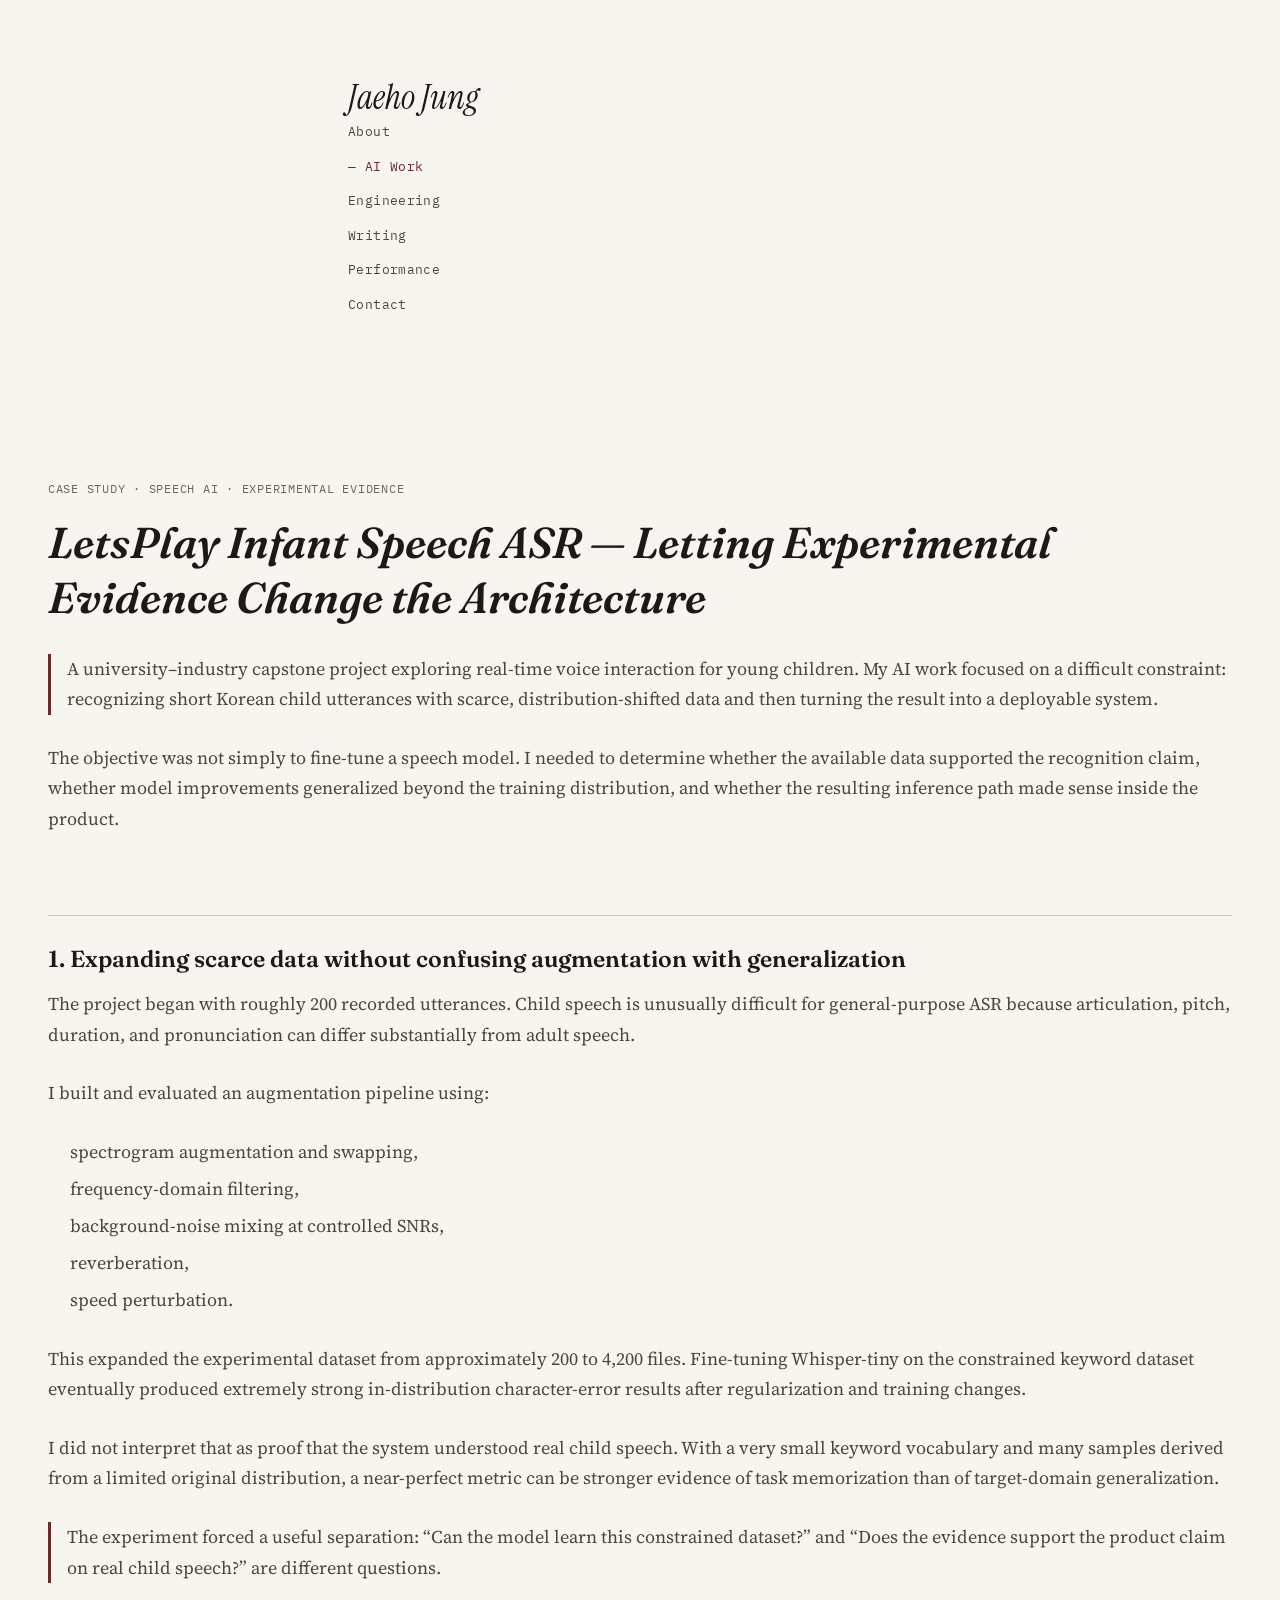
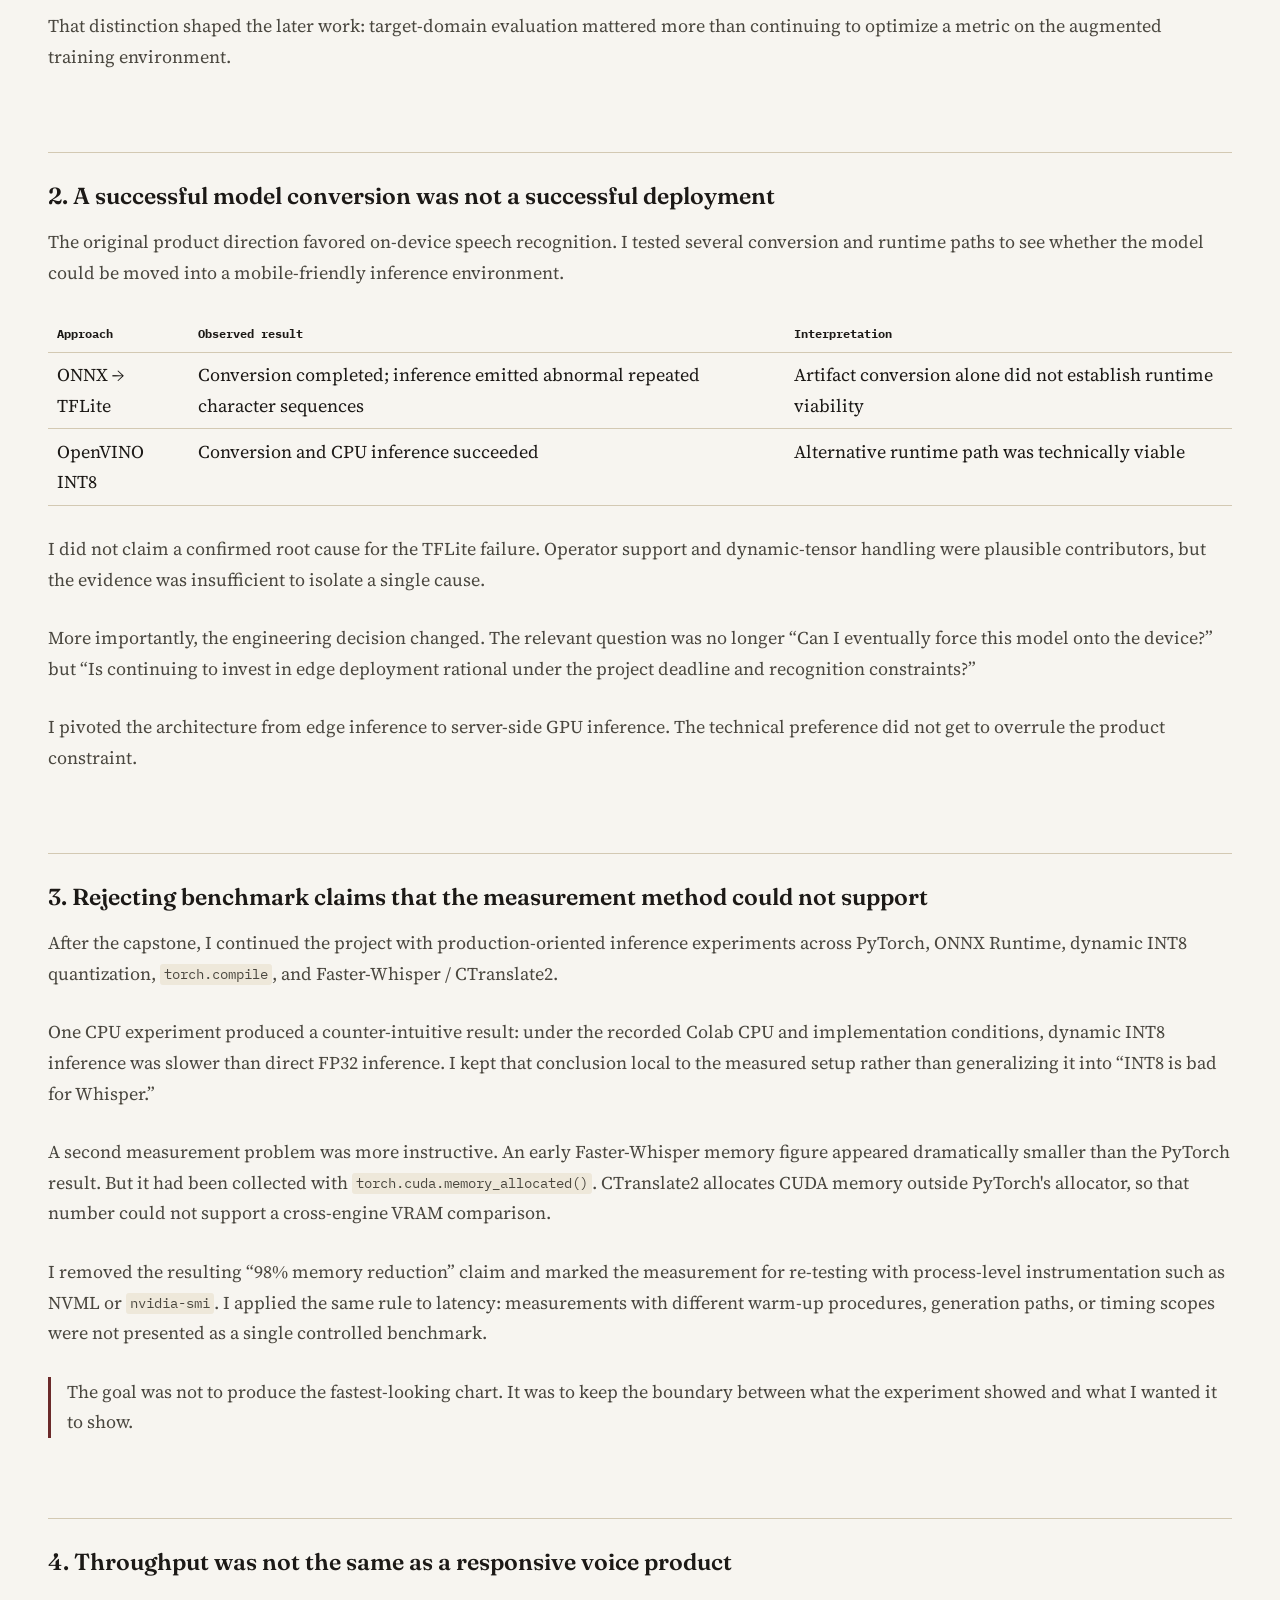
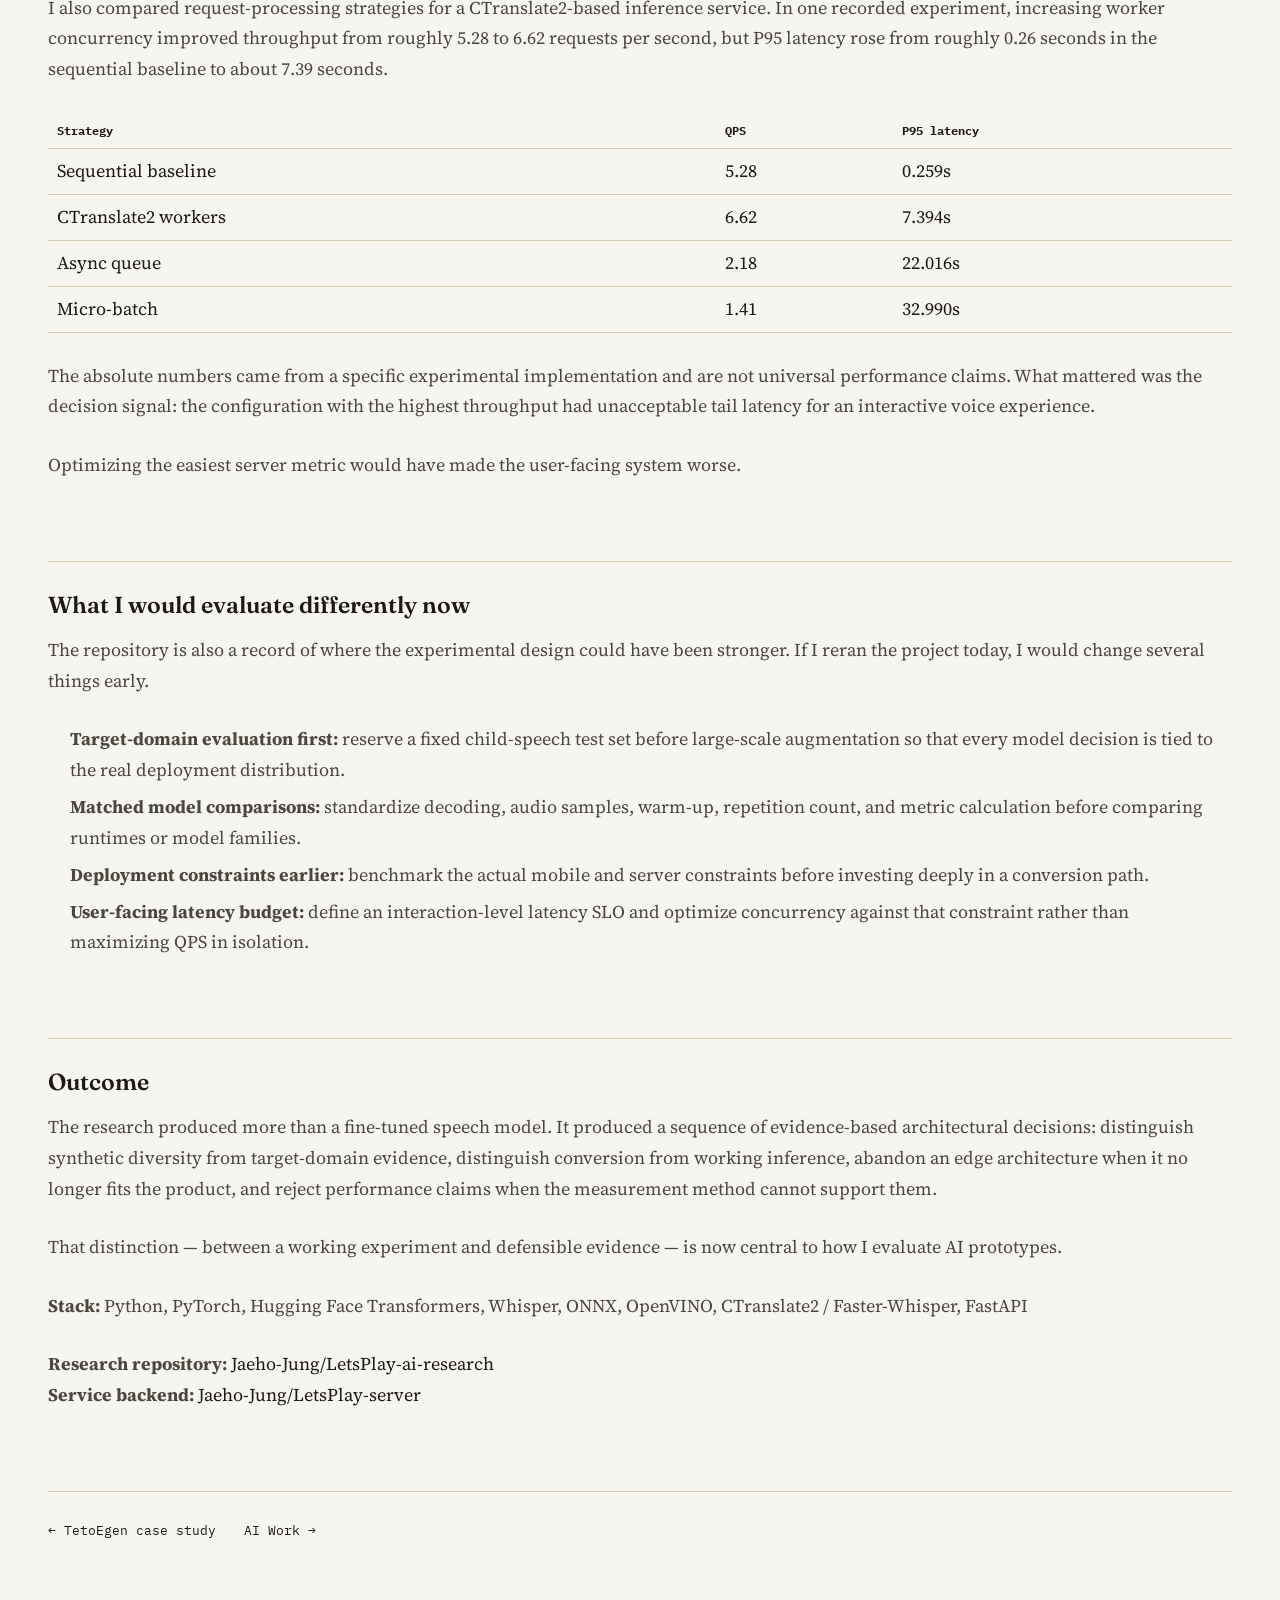
==== case-studies/infant-speech-asr.html @ b2a1f9b5 "Add infant speech ASR case study" ====
<!DOCTYPE html>
<html lang="en">
  <head>
    <meta charset="UTF-8" />
    <meta name="viewport" content="width=device-width, initial-scale=1.0" />
    <meta
      name="description"
      content="Case study: infant speech ASR research for LetsPlay, covering scarce-data experiments, deployment pivots, and production-oriented inference benchmarking."
    />
    <title>Infant Speech ASR Case Study — Jaeho Jung</title>
    <link rel="stylesheet" href="../css/main.css" />
    <link rel="stylesheet" href="../css/media.css" />
  </head>
  <body class="site">
    <header class="header">
      <div class="wrap header-wrap">
        <a href="../index.html#home" class="logo">Jaeho Jung</a>
        <nav class="nav" aria-label="Primary navigation">
          <a href="../index.html#about" class="nav-link">About</a>
          <a href="../index.html#projects" class="nav-link active">AI Work</a>
          <a href="../index.html#engineering" class="nav-link">Engineering</a>
          <a href="../index.html#writing" class="nav-link">Writing</a>
          <a href="../index.html#performance" class="nav-link">Performance</a>
          <a href="../index.html#contact" class="nav-link">Contact</a>
        </nav>
      </div>
    </header>

    <main>
      <article class="post-page wrap">
        <div class="post-kicker">Case Study · Speech AI · Experimental Evidence</div>
        <div class="post-content">
          <h1>LetsPlay Infant Speech ASR — Letting Experimental Evidence Change the Architecture</h1>

          <blockquote>
            <p>
              A university–industry capstone project exploring real-time voice
              interaction for young children. My AI work focused on a difficult
              constraint: recognizing short Korean child utterances with scarce,
              distribution-shifted data and then turning the result into a deployable system.
            </p>
          </blockquote>

          <p>
            The objective was not simply to fine-tune a speech model. I needed to
            determine whether the available data supported the recognition claim,
            whether model improvements generalized beyond the training distribution,
            and whether the resulting inference path made sense inside the product.
          </p>

          <h2>1. Expanding scarce data without confusing augmentation with generalization</h2>

          <p>
            The project began with roughly 200 recorded utterances. Child speech is
            unusually difficult for general-purpose ASR because articulation, pitch,
            duration, and pronunciation can differ substantially from adult speech.
          </p>

          <p>I built and evaluated an augmentation pipeline using:</p>
          <ul>
            <li>spectrogram augmentation and swapping,</li>
            <li>frequency-domain filtering,</li>
            <li>background-noise mixing at controlled SNRs,</li>
            <li>reverberation,</li>
            <li>speed perturbation.</li>
          </ul>

          <p>
            This expanded the experimental dataset from approximately 200 to 4,200 files.
            Fine-tuning Whisper-tiny on the constrained keyword dataset eventually produced
            extremely strong in-distribution character-error results after regularization
            and training changes.
          </p>

          <p>
            I did not interpret that as proof that the system understood real child speech.
            With a very small keyword vocabulary and many samples derived from a limited
            original distribution, a near-perfect metric can be stronger evidence of task
            memorization than of target-domain generalization.
          </p>

          <blockquote>
            <p>
              The experiment forced a useful separation: “Can the model learn this
              constrained dataset?” and “Does the evidence support the product claim on
              real child speech?” are different questions.
            </p>
          </blockquote>

          <p>
            That distinction shaped the later work: target-domain evaluation mattered more
            than continuing to optimize a metric on the augmented training environment.
          </p>

          <h2>2. A successful model conversion was not a successful deployment</h2>

          <p>
            The original product direction favored on-device speech recognition. I tested
            several conversion and runtime paths to see whether the model could be moved
            into a mobile-friendly inference environment.
          </p>

          <div class="markdown-table-wrap">
            <table>
              <thead>
                <tr>
                  <th>Approach</th>
                  <th>Observed result</th>
                  <th>Interpretation</th>
                </tr>
              </thead>
              <tbody>
                <tr>
                  <td>ONNX → TFLite</td>
                  <td>Conversion completed; inference emitted abnormal repeated character sequences</td>
                  <td>Artifact conversion alone did not establish runtime viability</td>
                </tr>
                <tr>
                  <td>OpenVINO INT8</td>
                  <td>Conversion and CPU inference succeeded</td>
                  <td>Alternative runtime path was technically viable</td>
                </tr>
              </tbody>
            </table>
          </div>

          <p>
            I did not claim a confirmed root cause for the TFLite failure. Operator support
            and dynamic-tensor handling were plausible contributors, but the evidence was
            insufficient to isolate a single cause.
          </p>

          <p>
            More importantly, the engineering decision changed. The relevant question was
            no longer “Can I eventually force this model onto the device?” but “Is continuing
            to invest in edge deployment rational under the project deadline and recognition
            constraints?”
          </p>

          <p>
            I pivoted the architecture from edge inference to server-side GPU inference.
            The technical preference did not get to overrule the product constraint.
          </p>

          <h2>3. Rejecting benchmark claims that the measurement method could not support</h2>

          <p>
            After the capstone, I continued the project with production-oriented inference
            experiments across PyTorch, ONNX Runtime, dynamic INT8 quantization,
            <code>torch.compile</code>, and Faster-Whisper / CTranslate2.
          </p>

          <p>
            One CPU experiment produced a counter-intuitive result: under the recorded
            Colab CPU and implementation conditions, dynamic INT8 inference was slower than
            direct FP32 inference. I kept that conclusion local to the measured setup rather
            than generalizing it into “INT8 is bad for Whisper.”
          </p>

          <p>
            A second measurement problem was more instructive. An early Faster-Whisper
            memory figure appeared dramatically smaller than the PyTorch result. But it had
            been collected with <code>torch.cuda.memory_allocated()</code>. CTranslate2 allocates
            CUDA memory outside PyTorch's allocator, so that number could not support a
            cross-engine VRAM comparison.
          </p>

          <p>
            I removed the resulting “98% memory reduction” claim and marked the measurement
            for re-testing with process-level instrumentation such as NVML or
            <code>nvidia-smi</code>. I applied the same rule to latency: measurements with
            different warm-up procedures, generation paths, or timing scopes were not
            presented as a single controlled benchmark.
          </p>

          <blockquote>
            <p>
              The goal was not to produce the fastest-looking chart. It was to keep the
              boundary between what the experiment showed and what I wanted it to show.
            </p>
          </blockquote>

          <h2>4. Throughput was not the same as a responsive voice product</h2>

          <p>
            I also compared request-processing strategies for a CTranslate2-based inference
            service. In one recorded experiment, increasing worker concurrency improved
            throughput from roughly 5.28 to 6.62 requests per second, but P95 latency rose
            from roughly 0.26 seconds in the sequential baseline to about 7.39 seconds.
          </p>

          <div class="markdown-table-wrap">
            <table>
              <thead>
                <tr>
                  <th>Strategy</th>
                  <th>QPS</th>
                  <th>P95 latency</th>
                </tr>
              </thead>
              <tbody>
                <tr>
                  <td>Sequential baseline</td>
                  <td>5.28</td>
                  <td>0.259s</td>
                </tr>
                <tr>
                  <td>CTranslate2 workers</td>
                  <td>6.62</td>
                  <td>7.394s</td>
                </tr>
                <tr>
                  <td>Async queue</td>
                  <td>2.18</td>
                  <td>22.016s</td>
                </tr>
                <tr>
                  <td>Micro-batch</td>
                  <td>1.41</td>
                  <td>32.990s</td>
                </tr>
              </tbody>
            </table>
          </div>

          <p>
            The absolute numbers came from a specific experimental implementation and are
            not universal performance claims. What mattered was the decision signal: the
            configuration with the highest throughput had unacceptable tail latency for an
            interactive voice experience.
          </p>

          <p>
            Optimizing the easiest server metric would have made the user-facing system worse.
          </p>

          <h2>What I would evaluate differently now</h2>

          <p>
            The repository is also a record of where the experimental design could have been
            stronger. If I reran the project today, I would change several things early.
          </p>

          <ul>
            <li>
              <strong>Target-domain evaluation first:</strong> reserve a fixed child-speech
              test set before large-scale augmentation so that every model decision is tied
              to the real deployment distribution.
            </li>
            <li>
              <strong>Matched model comparisons:</strong> standardize decoding, audio samples,
              warm-up, repetition count, and metric calculation before comparing runtimes or
              model families.
            </li>
            <li>
              <strong>Deployment constraints earlier:</strong> benchmark the actual mobile and
              server constraints before investing deeply in a conversion path.
            </li>
            <li>
              <strong>User-facing latency budget:</strong> define an interaction-level latency
              SLO and optimize concurrency against that constraint rather than maximizing QPS
              in isolation.
            </li>
          </ul>

          <h2>Outcome</h2>

          <p>
            The research produced more than a fine-tuned speech model. It produced a sequence
            of evidence-based architectural decisions: distinguish synthetic diversity from
            target-domain evidence, distinguish conversion from working inference, abandon an
            edge architecture when it no longer fits the product, and reject performance claims
            when the measurement method cannot support them.
          </p>

          <p>
            That distinction — between a working experiment and defensible evidence — is now
            central to how I evaluate AI prototypes.
          </p>

          <p>
            <strong>Stack:</strong> Python, PyTorch, Hugging Face Transformers, Whisper,
            ONNX, OpenVINO, CTranslate2 / Faster-Whisper, FastAPI
          </p>

          <p>
            <strong>Research repository:</strong>
            <a href="https://github.com/Jaeho-Jung/LetsPlay-ai-research" target="_blank" rel="noreferrer">Jaeho-Jung/LetsPlay-ai-research</a><br />
            <strong>Service backend:</strong>
            <a href="https://github.com/Jaeho-Jung/LetsPlay-server" target="_blank" rel="noreferrer">Jaeho-Jung/LetsPlay-server</a>
          </p>

          <nav class="post-nav" aria-label="Case study navigation">
            <a href="tetoegen.html">← TetoEgen case study</a>
            <a href="../index.html#projects">AI Work →</a>
          </nav>
        </div>
      </article>
    </main>
  </body>
</html>
---- css/main.css ----
@import "./reset.css";
@import url("https://fonts.googleapis.com/css2?family=Fraunces:ital,opsz,wght@0,9..144,400;0,9..144,500;0,9..144,600;0,9..144,700;1,9..144,400;1,9..144,500&family=IBM+Plex+Mono:wght@400;500&family=Instrument+Serif:ital@0;1&family=Source+Serif+4:ital,opsz,wght@0,8..60,400;0,8..60,500;0,8..60,600;1,8..60,400&display=swap");

:root {
  --paper: #f7f5f0;
  --paper-alt: #eee8da;
  --ink: #1c1916;
  --ink-soft: #4a473f;
  --ink-faint: #6b6759;
  --rule: #d3c9b3;
  --accent: #6b2a2a;
  --accent-wash: #efe1df;
  --brass: #74582f;
  --rail-width: 17rem;
  --font-display: "Fraunces", Georgia, serif;
  --font-mark: "Instrument Serif", Georgia, serif;
  --font-body: "Source Serif 4", Georgia, serif;
  --font-mono: "IBM Plex Mono", ui-monospace, SFMono-Regular, Menlo, monospace;
  --measure: 40rem;
  --space-1: 0.5rem;
  --space-2: 1rem;
  --space-3: 1.75rem;
  --space-4: 3rem;
  --space-5: 5rem;
}

* { box-sizing: border-box; }
html { scroll-behavior: smooth; }

body {
  margin: 0;
  background: var(--paper);
  color: var(--ink);
  font-family: var(--font-body);
  font-size: 18px;
  line-height: 1.7;
  -webkit-font-smoothing: antialiased;
  text-rendering: optimizeLegibility;
}

a {
  color: var(--ink);
  text-decoration: underline;
  text-decoration-color: var(--rule);
  text-underline-offset: 3px;
  transition: text-decoration-color 0.15s ease;
}
a:hover { text-decoration-color: var(--accent); }
a:focus-visible {
  border-radius: 2px;
  outline: 2px solid var(--accent);
  outline-offset: 2px;
}

p { margin: 0 0 var(--space-2); }

.wrap {
  max-width: var(--measure);
  margin: 0 auto;
  padding: var(--space-5) var(--space-3);
}

/* ---------- Page shell: fixed left rail + scrolling content ---------- */
/* A centered single column on a wide screen leaves large dead margins
   on both sides and reads as an unstyled text file. A persistent left
   rail (name, photo, nav, meta) anchors the page to the full width of
   the viewport and gives the layout an intentional, editorial shape. */
.layout {
  max-width: 1180px;
  margin: 0 auto;
  display: grid;
  grid-template-columns: var(--rail-width) 1fr;
}

.rail {
  position: sticky;
  top: 0;
  align-self: start;
  height: 100vh;
  overflow-y: auto;
  padding: var(--space-4) var(--space-3) var(--space-3);
  border-right: 1px solid var(--rule);
  display: flex;
  flex-direction: column;
  gap: var(--space-4);
}

.rail-photo {
  width: 100%;
  aspect-ratio: 1 / 1;
  border: 1px solid var(--rule);
  overflow: hidden;
  background: var(--paper-alt);
}
.rail-photo img {
  display: block;
  height: 100%;
  object-fit: cover;
  object-position: center;
  width: 100%;
}
.rail-photo.placeholder {
  display: flex;
  align-items: center;
  justify-content: center;
  color: var(--ink-faint);
  font-family: var(--font-mono);
  font-size: 0.72rem;
  text-align: center;
  padding: var(--space-2);
  line-height: 1.5;
}

.logo {
  color: var(--ink);
  font-family: var(--font-mark);
  font-size: 2.1rem;
  font-style: italic;
  font-weight: 400;
  text-decoration: none;
  letter-spacing: 0;
  line-height: 1.05;
}

.nav {
  display: flex;
  flex-direction: column;
  align-items: flex-start;
  gap: var(--space-1);
  color: var(--ink-soft);
  font-family: var(--font-mono);
  font-size: 0.8rem;
  letter-spacing: 0.03em;
}
.nav-link { color: var(--ink-soft); text-decoration: none; position: relative; padding: 0.15rem 0; }
.nav-link:hover,
.nav-link.active { color: var(--ink); }
.nav-link.active { color: var(--accent); }
.nav-link.active::before {
  content: "— ";
  color: var(--accent);
}

.rail-meta {
  margin-top: auto;
  color: var(--ink-faint);
  font-family: var(--font-mono);
  font-size: 0.76rem;
  line-height: 1.6;
}
.rail-links {
  display: flex;
  gap: var(--space-2);
  font-family: var(--font-mono);
  font-size: 0.76rem;
}
.rail-links a { color: var(--ink-faint); text-decoration: none; }
.rail-links a:hover { color: var(--accent); }

.content { min-width: 0; }

/* ---------- Section rhythm ---------- */
/* Alternating background bands read as a dated "striped" template.
   Instead, keep one consistent paper color and mark section changes
   with a hairline rule plus a small accent tick beside the label —
   quieter, and closer to how a printed journal separates chapters. */
main section { background: var(--paper); }
main section:not(:first-of-type):not(#about) { border-top: 1px solid var(--rule); }

main .wrap {
  max-width: none;
  width: 100%;
  margin: 0;
  padding: var(--space-5) var(--space-4);
}

/* Prose keeps a readable line length even though the section itself
   now spans the full content column. */
.prose,
.entry-body,
.writing-excerpt,
.series-sub,
.performance-note,
.contact-copy {
  max-width: 42rem;
}

/* ---------- Hero ---------- */
.hero .wrap { padding-top: var(--space-4); padding-bottom: var(--space-4); }

.eyebrow {
  color: var(--accent);
  font-family: var(--font-mono);
  font-size: 0.78rem;
  letter-spacing: 0.06em;
  margin-bottom: var(--space-2);
  text-transform: uppercase;
}

/* Much bigger, more confident scale than the rest of the page —
   this is the one place scale contrast should be dramatic. */
.thesis {
  max-width: 20ch;
  margin: 0;
  color: var(--ink);
  font-family: var(--font-display);
  font-size: clamp(2.1rem, 1.5rem + 2.6vw, 3.4rem);
  font-style: italic;
  font-weight: 400;
  line-height: 1.18;
  letter-spacing: -0.01em;
}

.hero-sub {
  max-width: 46ch;
  margin-top: var(--space-3);
  color: var(--ink-soft);
}



/* ---------- Section labels / titles ---------- */
.section-label {
  color: var(--ink-faint);
  font-family: var(--font-mono);
  font-size: 0.78rem;
  letter-spacing: 0.06em;
  margin-bottom: var(--space-3);
  text-transform: uppercase;
  display: flex;
  align-items: center;
  gap: 0.55em;
}
.section-label::before {
  content: "";
  width: 0.85em;
  height: 2px;
  background: var(--accent);
  display: inline-block;
}

.title {
  margin: 0 0 var(--space-2);
  color: var(--ink);
  font-family: var(--font-display);
  font-size: 1.9rem;
  font-weight: 600;
  line-height: 1.25;
  letter-spacing: -0.01em;
  text-align: left;
}

.prose { color: var(--ink); }
.prose p:last-child { margin-bottom: 0; }

/* ---------- Signature divider ---------- */
/* Used ONCE, directly beneath the hero. Everywhere else, sections
   are separated by the alternating background bands + a plain
   hairline top border on entries/items — not another waveform. */
.waveform {
  display: block;
  max-width: none;
  height: 22px;
  width: calc(100% - var(--space-4) * 2);
  margin: 0 var(--space-4) var(--space-1);
}

@media (max-width: 880px) {
  .layout { grid-template-columns: 1fr; max-width: 100%; }
  .rail {
    position: static;
    height: auto;
    flex-direction: row;
    flex-wrap: wrap;
    align-items: center;
    border-right: 0;
    border-bottom: 1px solid var(--rule);
    gap: var(--space-3);
  }
  .rail-photo { width: 4.5rem; height: 4.5rem; aspect-ratio: auto; flex-shrink: 0; }
  .nav { flex-direction: row; flex-wrap: wrap; gap: var(--space-2) var(--space-3); }
  .rail-meta, .rail-links { margin-top: 0; width: 100%; }
  .waveform, main .wrap { padding-left: var(--space-3); padding-right: var(--space-3); }
}
.waveform path { fill: none; stroke: var(--rule); stroke-width: 1.4; }
.waveform .accent-tick { stroke: var(--brass); stroke-width: 1.4; }

/* ---------- Focus list (About) ---------- */
.focus-list { margin-top: var(--space-3); }
.focus-item { border-top: 1px solid var(--rule); padding: var(--space-3) 0; }
.focus-item h3,
.entry-title,
.writing-title {
  margin: 0 0 var(--space-1);
  color: var(--ink);
  font-family: var(--font-display);
  font-size: 1.2rem;
  font-weight: 600;
}
.focus-item p,
.entry-body,
.writing-excerpt,
.series-sub,
.performance-note,
.contact-copy { color: var(--ink-soft); }
.series-sub { margin-bottom: var(--space-3); }

.text-links,
.entry-links,
.performance-links,
.footer-links {
  display: flex;
  flex-wrap: wrap;
  gap: var(--space-2) var(--space-3);
}
.text-links,
.entry-links,
.performance-links { margin-top: var(--space-3); }
.entry-links,
.performance-links {
  font-family: var(--font-mono);
  font-size: 0.82rem;
}
.entry-links a,
.performance-links a { color: var(--accent); text-decoration: none; }
.entry-links a:hover,
.performance-links a:hover { text-decoration: underline; }

/* ---------- Research entries ---------- */
.entry,
.entry-head { border-top: 1px solid var(--rule); }
.entry { padding: var(--space-3) 0; }
.entry:first-of-type { border-top: 0; padding-top: 0; }
.entry-head {
  display: flex;
  align-items: baseline;
  justify-content: space-between;
  flex-wrap: wrap;
  gap: var(--space-2);
  border-top: 0;
  margin-bottom: var(--space-1);
}
.entry-meta,
.writing-date,
.hero-meta {
  color: var(--ink-faint);
  font-family: var(--font-mono);
  font-size: 0.78rem;
  white-space: nowrap;
}
.entry-body { margin-top: var(--space-1); }

/* ---------- Writing list: numbered like a real series index ---------- */
.writing-item {
  display: grid;
  grid-template-columns: 8rem minmax(0, 1fr);
  gap: var(--space-3);
  border-top: 1px solid var(--rule);
  padding: var(--space-3) 0;
}
.writing-list .writing-item:first-of-type { border-top: 0; padding-top: 0; }
.writing-date {
  color: var(--brass);
  font-family: var(--font-mono);
  font-size: 0.78rem;
  font-weight: 500;
}
.writing-title a { text-decoration-color: transparent; }
.writing-title a:hover { text-decoration-color: var(--accent); }

@media (max-width: 560px) {
  .writing-item { grid-template-columns: 1fr; gap: 0.3rem; }
}

/* ---------- Contact ---------- */
.contact-email {
  border-radius: 3px;
  background: var(--accent-wash);
  color: var(--ink);
  font-family: var(--font-mono);
  font-size: 1rem;
  padding: 0.15em 0.45em;
  text-decoration-color: transparent;
}

/* ---------- Footer ---------- */
.footer {
  margin-top: 0;
  padding-top: var(--space-3);
  padding-bottom: var(--space-3);
  border-top: 1px solid var(--rule);
  display: flex;
  align-items: baseline;
  justify-content: space-between;
  gap: var(--space-2);
  color: var(--ink-faint);
  font-family: var(--font-mono);
  font-size: 0.78rem;
  background: var(--paper);
}
.footer a { color: var(--ink-faint); }
.footer a:hover { color: var(--accent); }

/* ---------- Post pages (unchanged structure) ---------- */
.post-page { max-width: 44rem; }
.post-kicker {
  color: var(--ink-faint);
  font-family: var(--font-mono);
  font-size: 0.78rem;
  letter-spacing: 0.06em;
  margin-bottom: var(--space-2);
  text-transform: uppercase;
}
.post-content { color: var(--ink); }
.post-content h1, .post-content h2, .post-content h3, .post-content h4 {
  color: var(--ink);
  font-family: var(--font-display);
  font-weight: 600;
  line-height: 1.28;
}
.post-content h1 {
  font-size: clamp(1.9rem, 1.4rem + 1.8vw, 2.7rem);
  font-style: italic;
  margin: 0 0 var(--space-3);
}
.post-content h2 {
  border-top: 1px solid var(--rule);
  font-size: 1.45rem;
  margin: var(--space-5) 0 var(--space-2);
  padding-top: var(--space-3);
}
.post-content h3 { font-size: 1.16rem; margin: var(--space-4) 0 var(--space-2); }
.post-content h4 { font-size: 1rem; margin: var(--space-3) 0 var(--space-1); }
.post-content p, .post-content ul, .post-content ol,
.post-content blockquote, .post-content pre,
.post-content .markdown-table-wrap { margin: 0 0 var(--space-3); }
.post-content p, .post-content li { color: var(--ink-soft); }
.post-content ul, .post-content ol { padding-left: 1.35rem; }
.post-content li + li { margin-top: 0.4rem; }
.post-content blockquote {
  border-left: 3px solid var(--accent);
  color: var(--ink-soft);
  padding-left: var(--space-2);
}
.post-content blockquote p { margin-bottom: var(--space-1); }
.post-content hr { border: 0; border-top: 1px solid var(--rule); margin: var(--space-4) 0; }
.post-content code, .post-content pre { font-family: var(--font-mono); font-size: 0.86rem; }
.post-content code { background: var(--paper-alt); border-radius: 3px; padding: 0.08rem 0.25rem; }
.post-content pre { background: var(--paper-alt); border: 1px solid var(--rule); overflow-x: auto; padding: var(--space-2); }
.post-content pre code { background: transparent; padding: 0; }
.markdown-table-wrap { overflow-x: auto; }
.post-content table { border-collapse: collapse; width: 100%; }
.post-content th, .post-content td {
  border-bottom: 1px solid var(--rule);
  padding: 0.45rem 0.55rem;
  text-align: left;
  vertical-align: top;
}
.post-content th { color: var(--ink); font-family: var(--font-mono); font-size: 0.78rem; }
.post-nav {
  border-top: 1px solid var(--rule);
  display: flex;
  flex-wrap: wrap;
  font-family: var(--font-mono);
  font-size: 0.82rem;
  gap: var(--space-2) var(--space-3);
  margin-top: var(--space-5);
  padding-top: var(--space-3);
}
---- css/media.css ----
@media (max-width: 720px) {
  body {
    font-size: 16.5px;
  }

  .wrap {
    padding-right: 1.25rem;
    padding-left: 1.25rem;
  }

  .header-wrap,
  .footer {
    align-items: flex-start;
    flex-direction: column;
  }

  .nav {
    gap: 0.75rem 1rem;
  }

  .writing-item,
  .entry-head {
    display: block;
  }

  .writing-date,
  .entry-meta {
    display: block;
    margin-bottom: 0.5rem;
  }
}
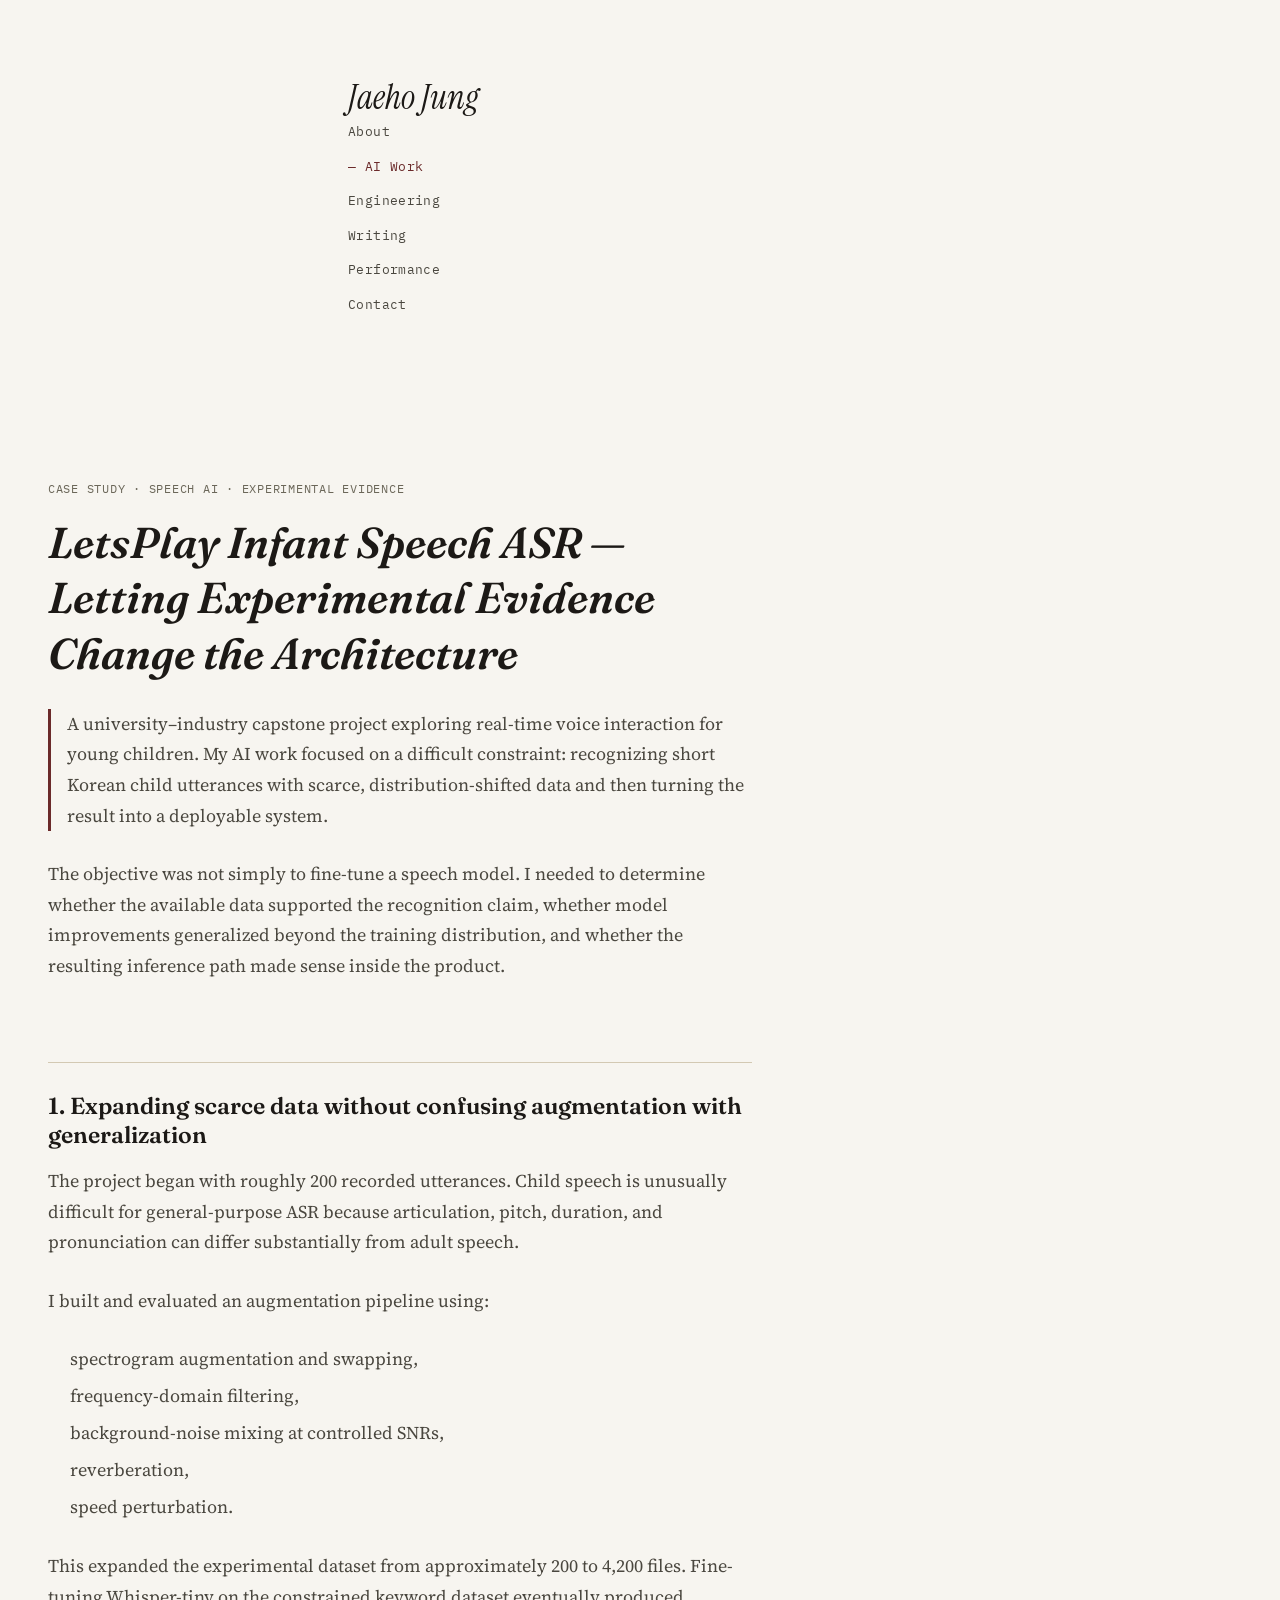
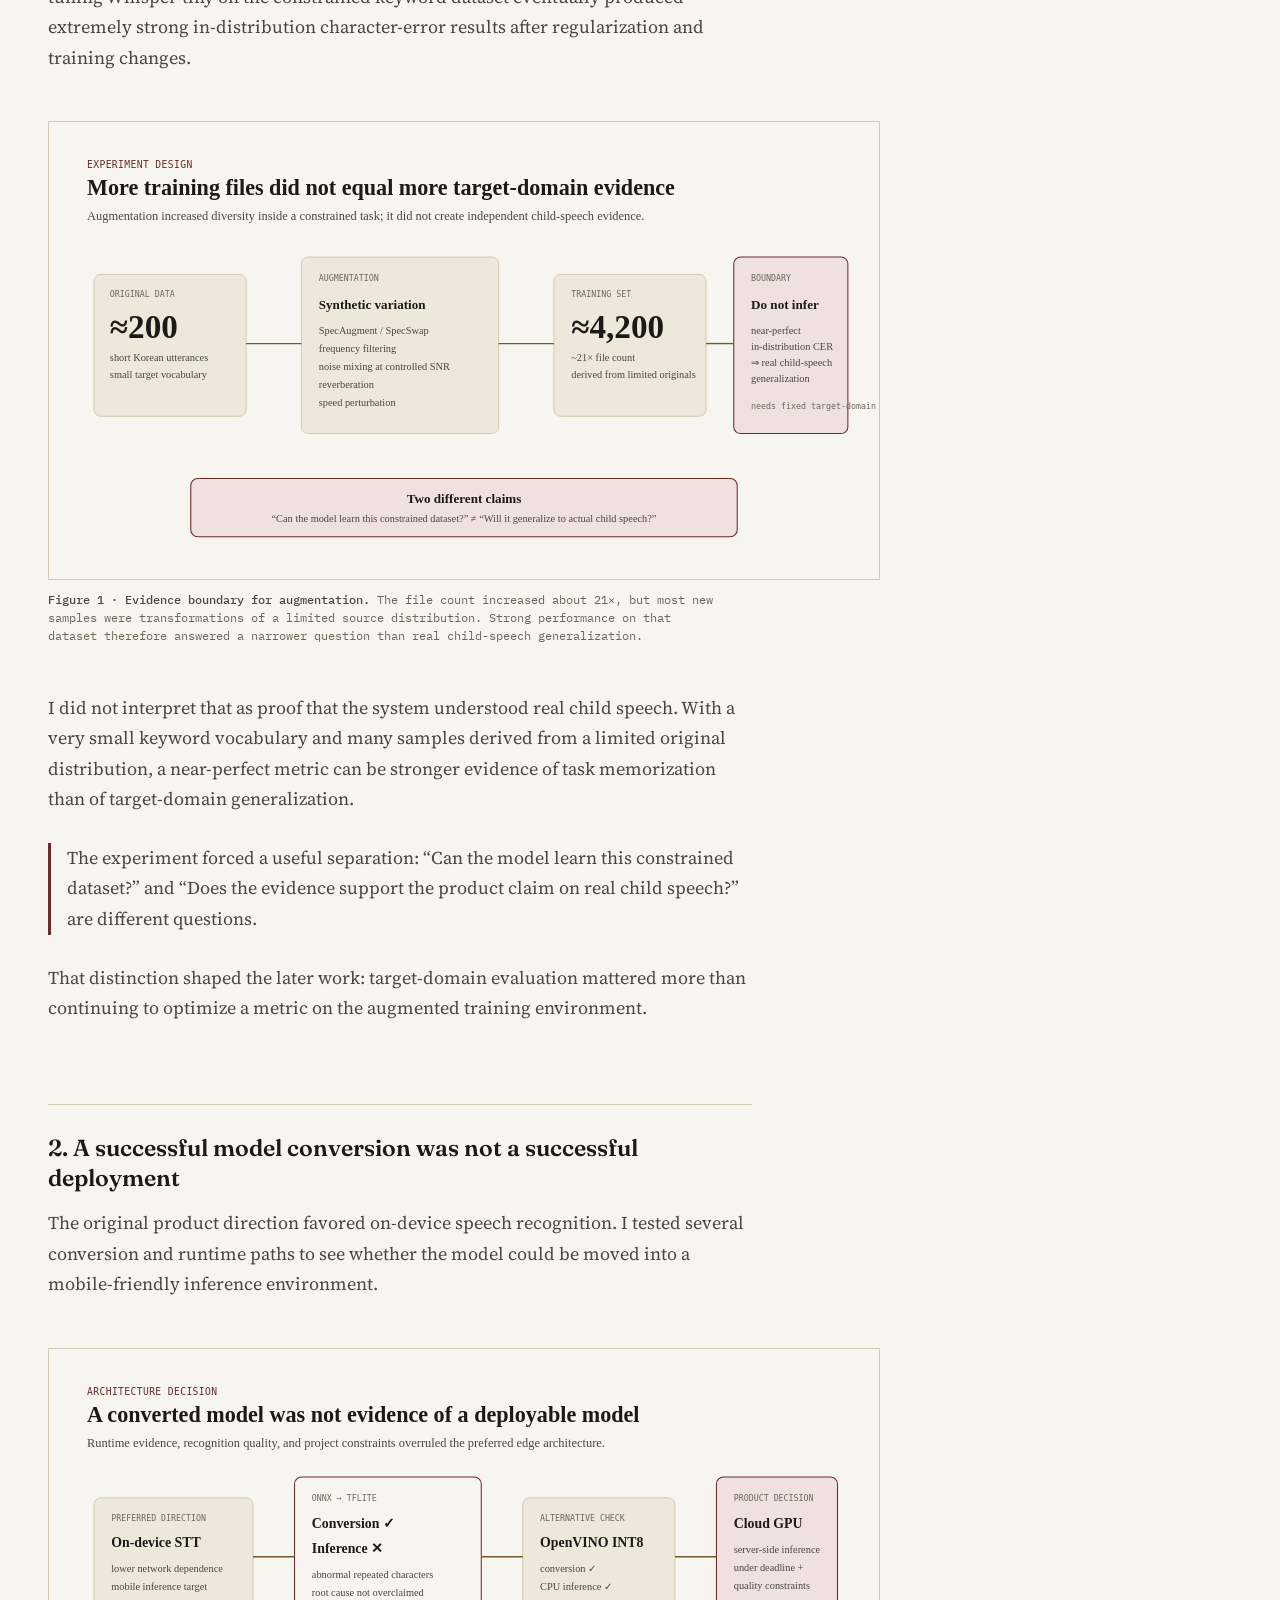
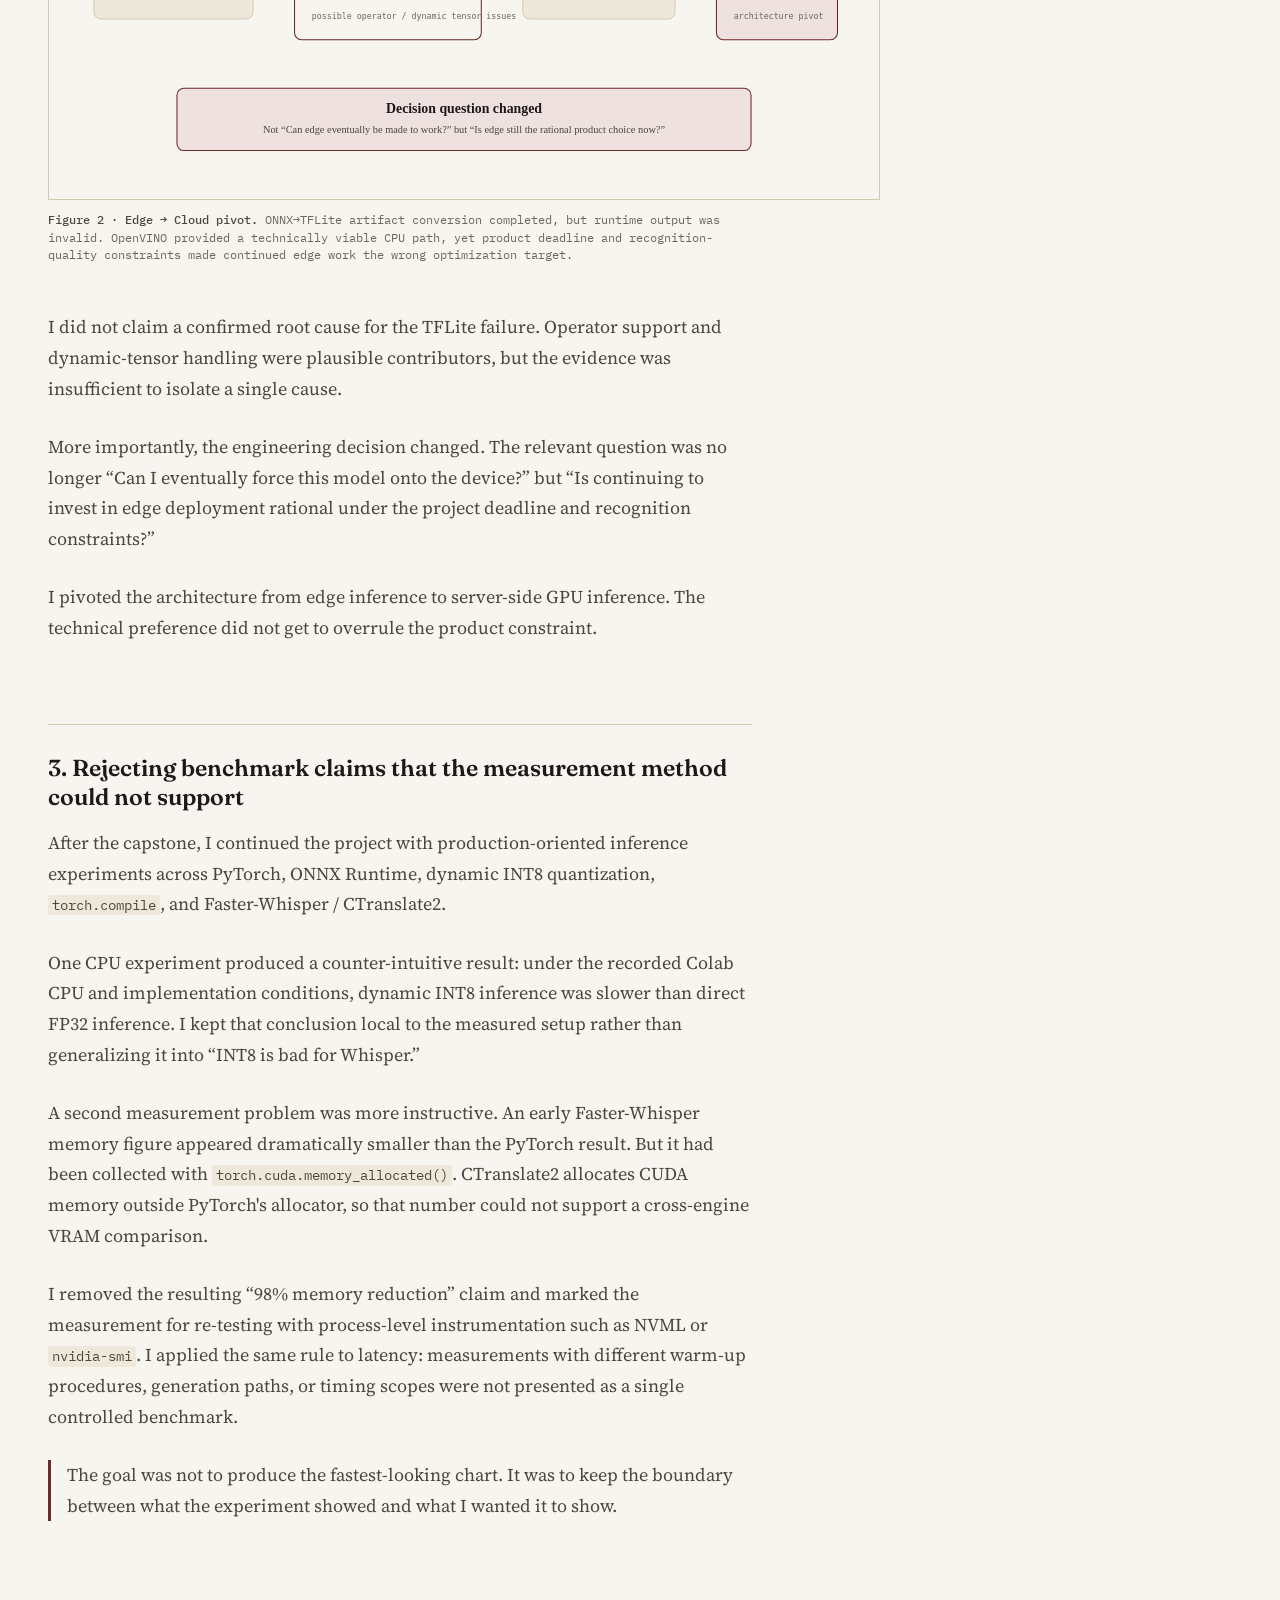
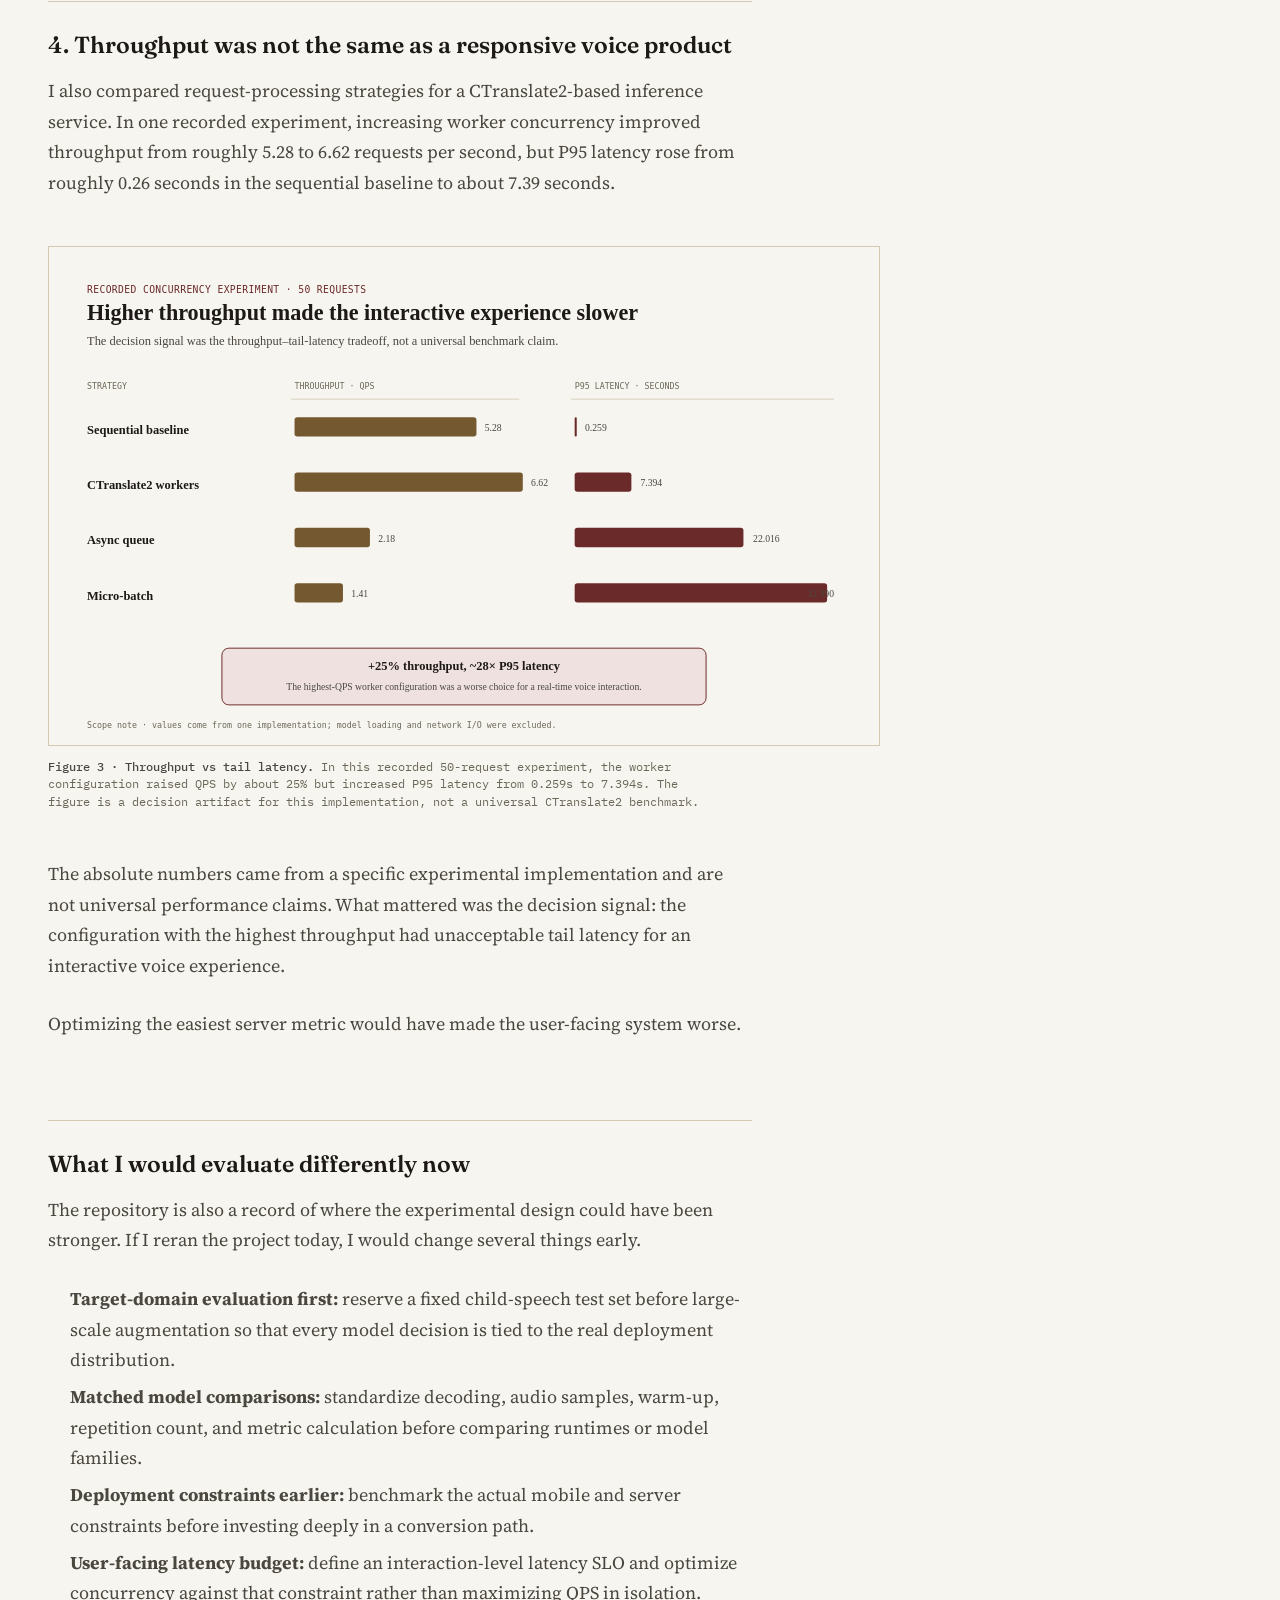
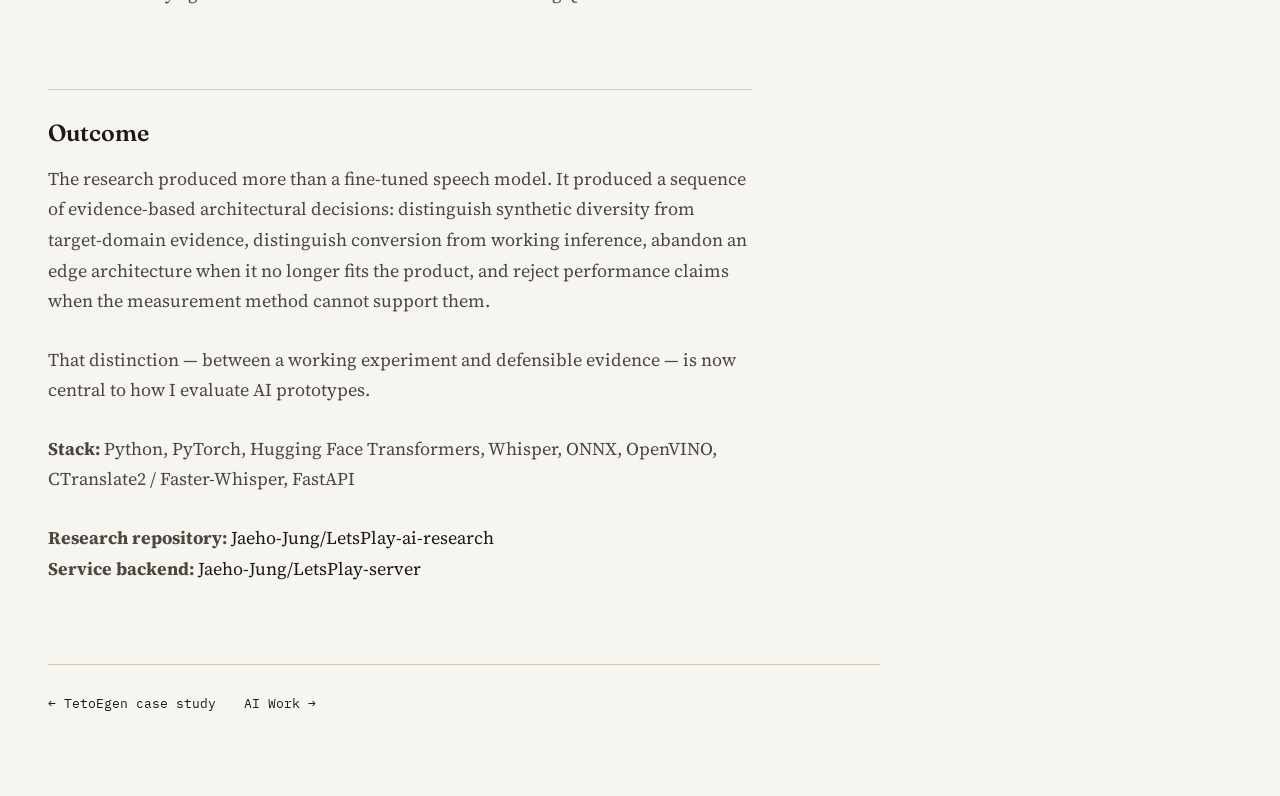
==== commit bd6a42c3: "Embed LetsPlay evidence figures" ====
--- a/case-studies/infant-speech-asr.html
+++ b/case-studies/infant-speech-asr.html
@@ -10,6 +10,7 @@
     <title>Infant Speech ASR Case Study — Jaeho Jung</title>
     <link rel="stylesheet" href="../css/main.css" />
     <link rel="stylesheet" href="../css/media.css" />
+    <link rel="stylesheet" href="../css/case-study.css" />
   </head>
   <body class="site">
     <header class="header">
@@ -72,6 +73,16 @@
             and training changes.
           </p>
 
+          <figure class="evidence-figure">
+            <img
+              src="../img/case-studies/letsplay-data-evidence.svg"
+              alt="Diagram showing roughly 200 original utterances expanded to about 4200 augmented files while separating in-distribution performance from real child-speech generalization"
+            />
+            <figcaption>
+              <strong>Figure 1 · Evidence boundary for augmentation.</strong> The file count increased about 21×, but most new samples were transformations of a limited source distribution. Strong performance on that dataset therefore answered a narrower question than real child-speech generalization.
+            </figcaption>
+          </figure>
+
           <p>
             I did not interpret that as proof that the system understood real child speech.
             With a very small keyword vocabulary and many samples derived from a limited
@@ -100,29 +111,15 @@
             into a mobile-friendly inference environment.
           </p>
 
-          <div class="markdown-table-wrap">
-            <table>
-              <thead>
-                <tr>
-                  <th>Approach</th>
-                  <th>Observed result</th>
-                  <th>Interpretation</th>
-                </tr>
-              </thead>
-              <tbody>
-                <tr>
-                  <td>ONNX → TFLite</td>
-                  <td>Conversion completed; inference emitted abnormal repeated character sequences</td>
-                  <td>Artifact conversion alone did not establish runtime viability</td>
-                </tr>
-                <tr>
-                  <td>OpenVINO INT8</td>
-                  <td>Conversion and CPU inference succeeded</td>
-                  <td>Alternative runtime path was technically viable</td>
-                </tr>
-              </tbody>
-            </table>
-          </div>
+          <figure class="evidence-figure">
+            <img
+              src="../img/case-studies/letsplay-edge-cloud.svg"
+              alt="Architecture decision diagram showing ONNX to TFLite conversion succeeding while runtime inference failed, OpenVINO CPU inference succeeding, and the product pivoting from edge to cloud GPU inference"
+            />
+            <figcaption>
+              <strong>Figure 2 · Edge → Cloud pivot.</strong> ONNX→TFLite artifact conversion completed, but runtime output was invalid. OpenVINO provided a technically viable CPU path, yet product deadline and recognition-quality constraints made continued edge work the wrong optimization target.
+            </figcaption>
+          </figure>
 
           <p>
             I did not claim a confirmed root cause for the TFLite failure. Operator support
@@ -189,39 +186,15 @@
             from roughly 0.26 seconds in the sequential baseline to about 7.39 seconds.
           </p>
 
-          <div class="markdown-table-wrap">
-            <table>
-              <thead>
-                <tr>
-                  <th>Strategy</th>
-                  <th>QPS</th>
-                  <th>P95 latency</th>
-                </tr>
-              </thead>
-              <tbody>
-                <tr>
-                  <td>Sequential baseline</td>
-                  <td>5.28</td>
-                  <td>0.259s</td>
-                </tr>
-                <tr>
-                  <td>CTranslate2 workers</td>
-                  <td>6.62</td>
-                  <td>7.394s</td>
-                </tr>
-                <tr>
-                  <td>Async queue</td>
-                  <td>2.18</td>
-                  <td>22.016s</td>
-                </tr>
-                <tr>
-                  <td>Micro-batch</td>
-                  <td>1.41</td>
-                  <td>32.990s</td>
-                </tr>
-              </tbody>
-            </table>
-          </div>
+          <figure class="evidence-figure">
+            <img
+              src="../img/case-studies/letsplay-concurrency.svg"
+              alt="Bar comparison of throughput and P95 latency for sequential baseline, CTranslate2 workers, async queue, and micro-batch request processing"
+            />
+            <figcaption>
+              <strong>Figure 3 · Throughput vs tail latency.</strong> In this recorded 50-request experiment, the worker configuration raised QPS by about 25% but increased P95 latency from 0.259s to 7.394s. The figure is a decision artifact for this implementation, not a universal CTranslate2 benchmark.
+            </figcaption>
+          </figure>
 
           <p>
             The absolute numbers came from a specific experimental implementation and are
--- a/css/case-study.css
+++ b/css/case-study.css
@@ -0,0 +1,42 @@
+.evidence-figure {
+  margin: var(--space-4) 0;
+}
+
+.evidence-figure img {
+  display: block;
+  width: 100%;
+  height: auto;
+  border: 1px solid var(--rule);
+  background: var(--paper);
+}
+
+.evidence-figure figcaption {
+  max-width: 42rem;
+  margin-top: 0.7rem;
+  color: var(--ink-faint);
+  font-family: var(--font-mono);
+  font-size: 0.72rem;
+  line-height: 1.55;
+}
+
+.evidence-figure figcaption strong {
+  color: var(--ink-soft);
+  font-weight: 500;
+}
+
+@media (min-width: 900px) {
+  .post-page:has(.evidence-figure) {
+    max-width: 58rem;
+  }
+
+  .post-page:has(.evidence-figure) .post-content > p,
+  .post-page:has(.evidence-figure) .post-content > ul,
+  .post-page:has(.evidence-figure) .post-content > ol,
+  .post-page:has(.evidence-figure) .post-content > blockquote,
+  .post-page:has(.evidence-figure) .post-content > h1,
+  .post-page:has(.evidence-figure) .post-content > h2,
+  .post-page:has(.evidence-figure) .post-content > h3,
+  .post-page:has(.evidence-figure) .post-content > .markdown-table-wrap {
+    max-width: 44rem;
+  }
+}
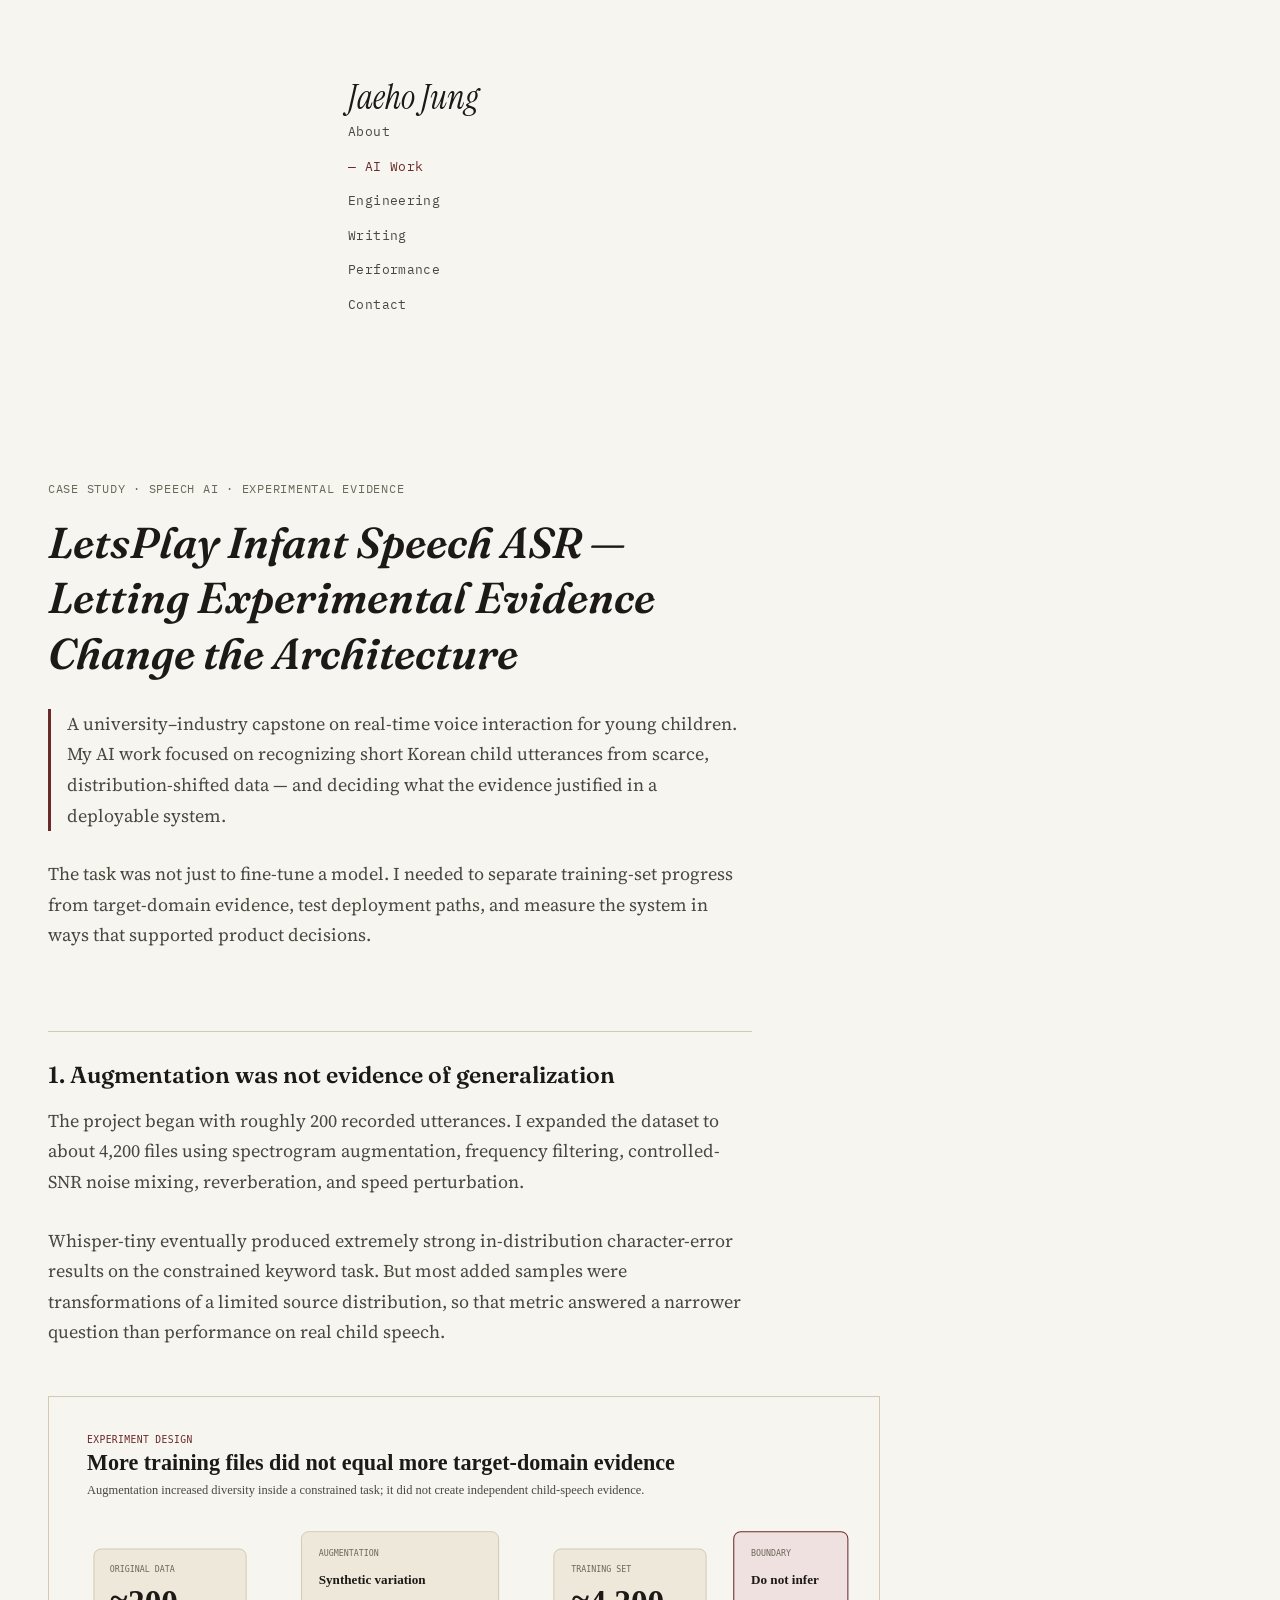
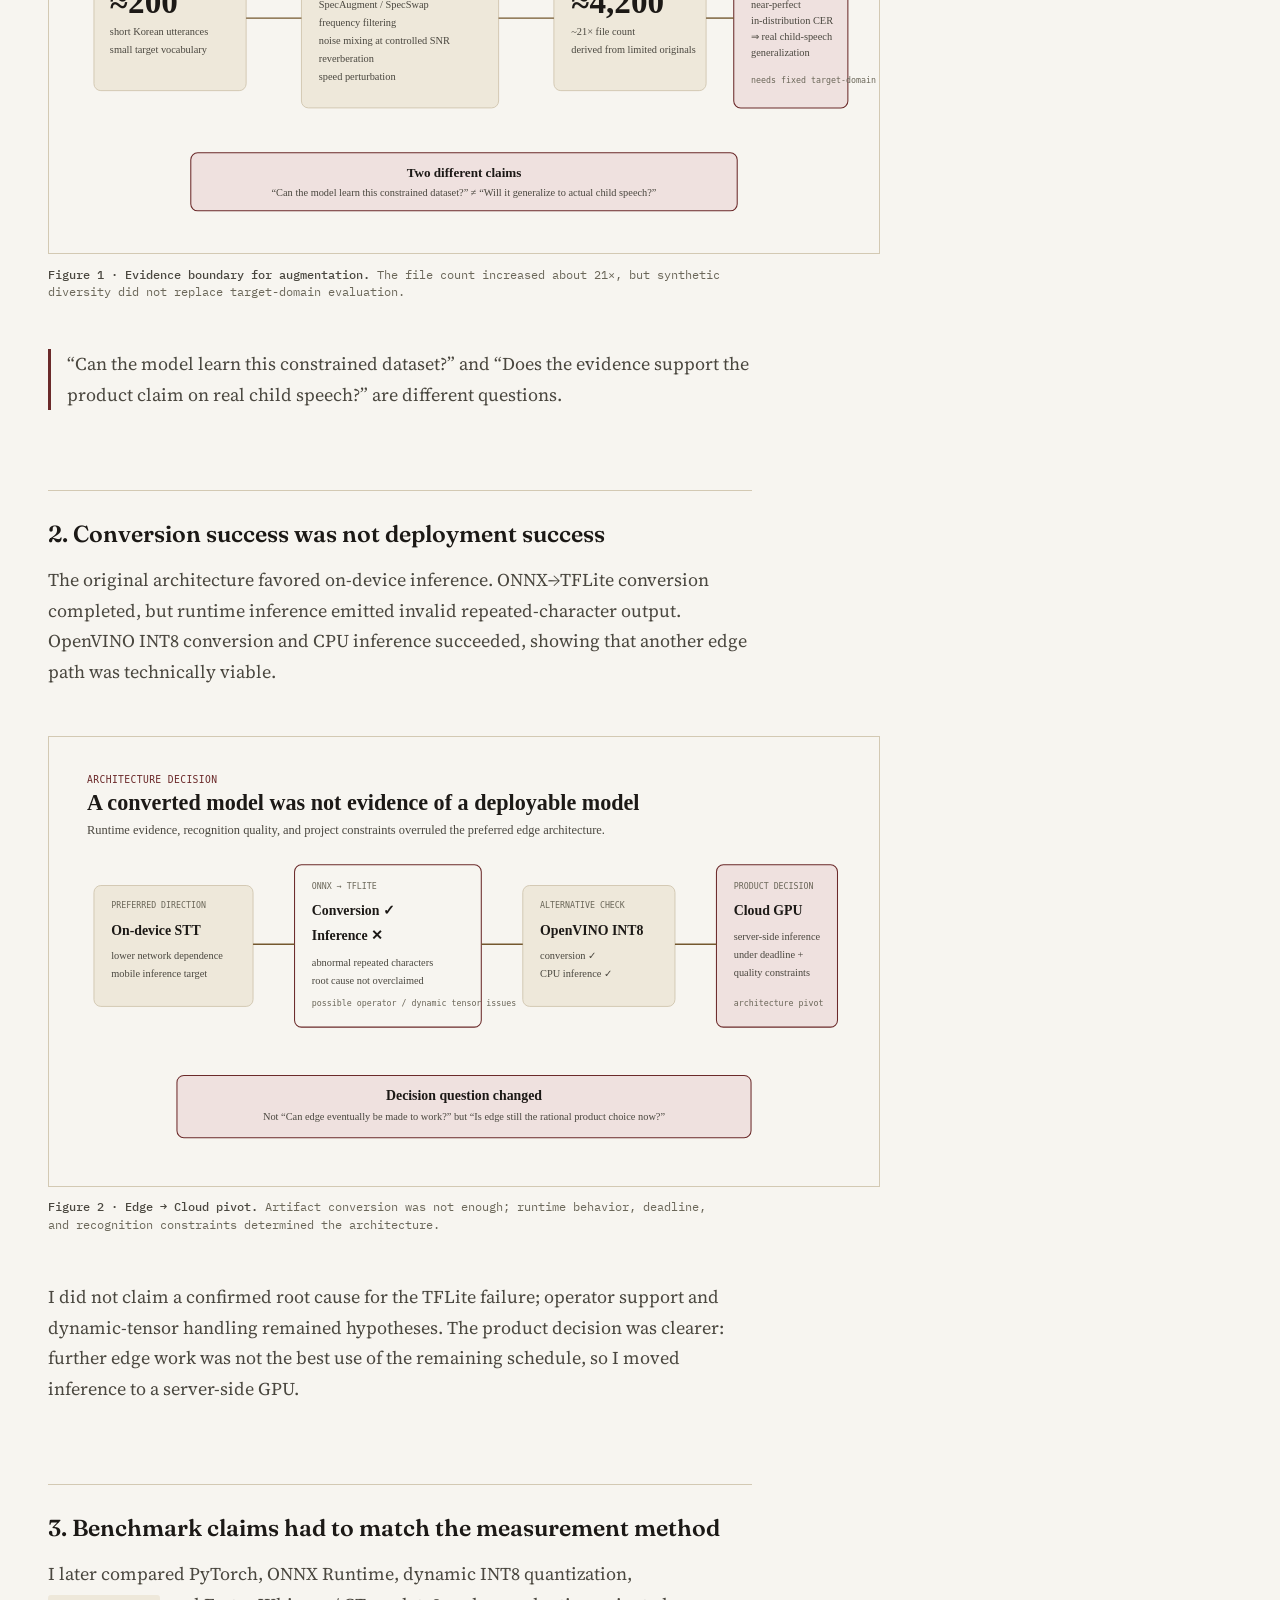
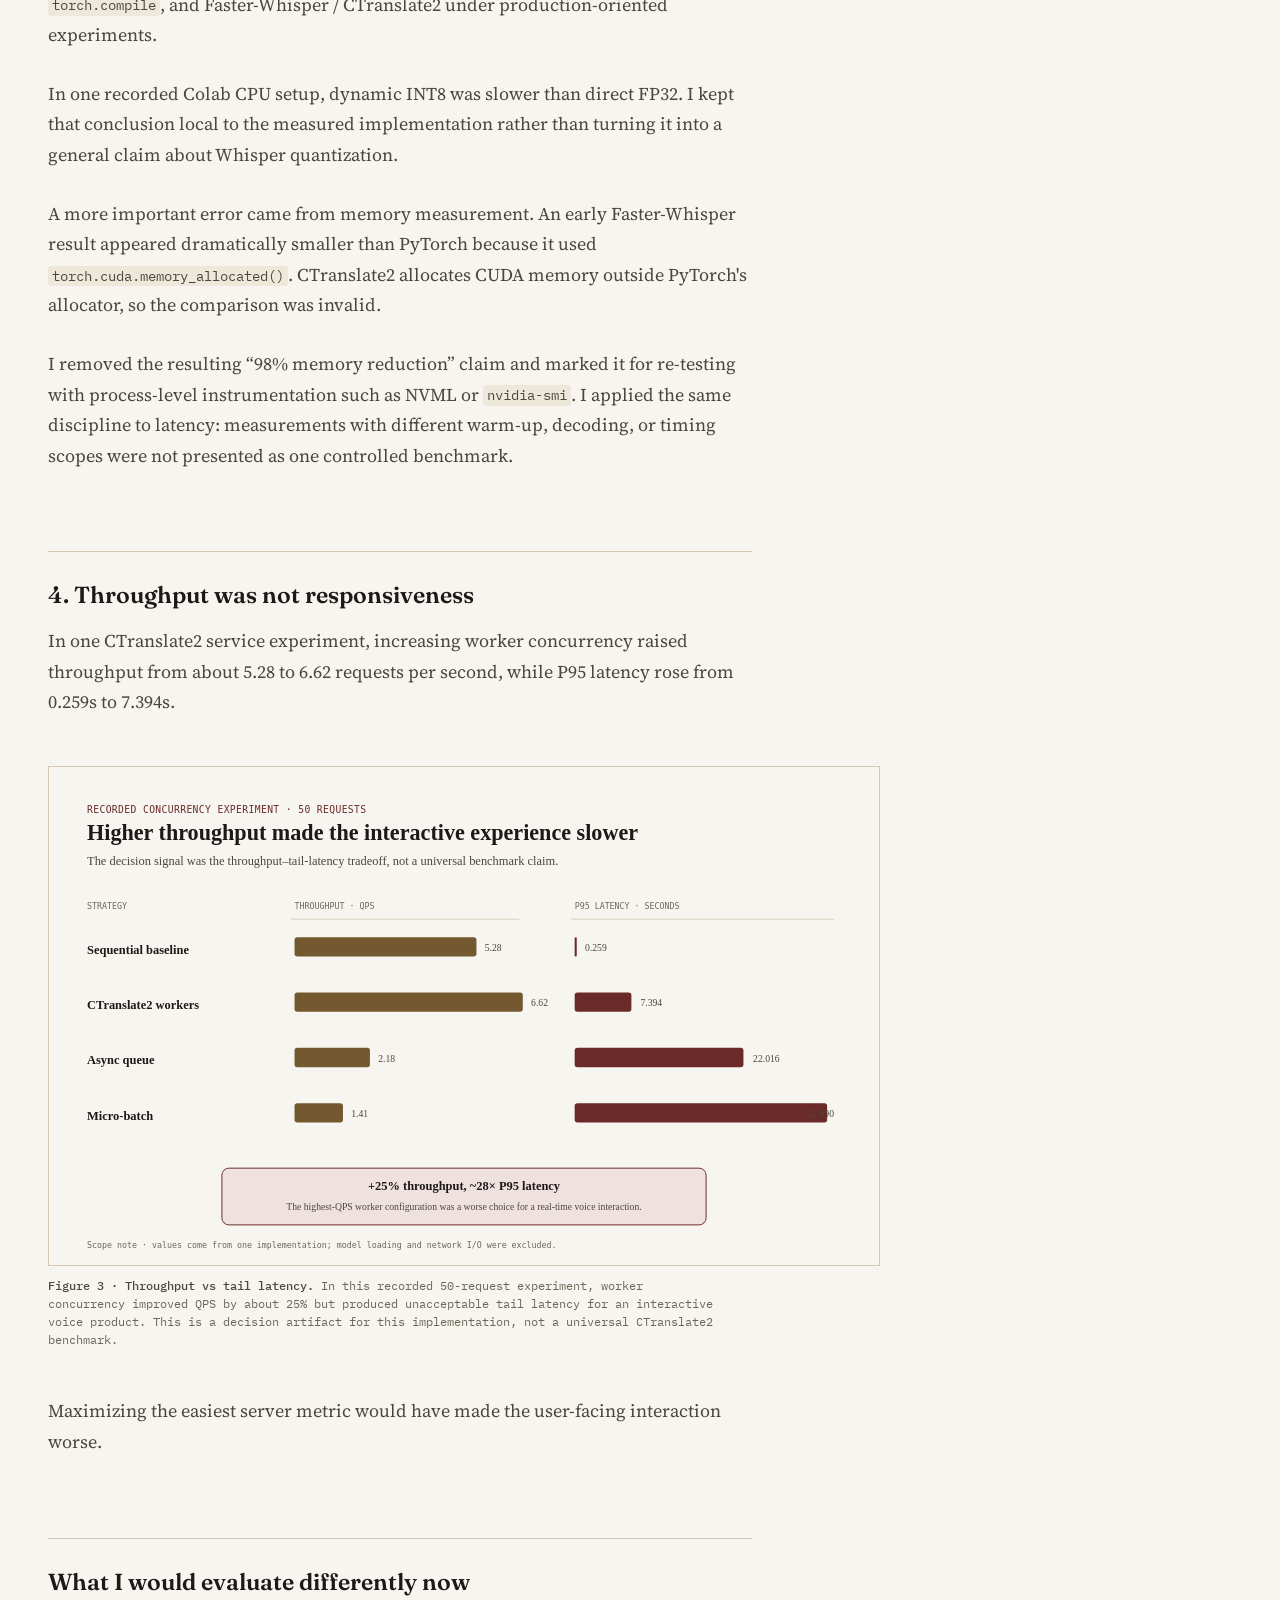
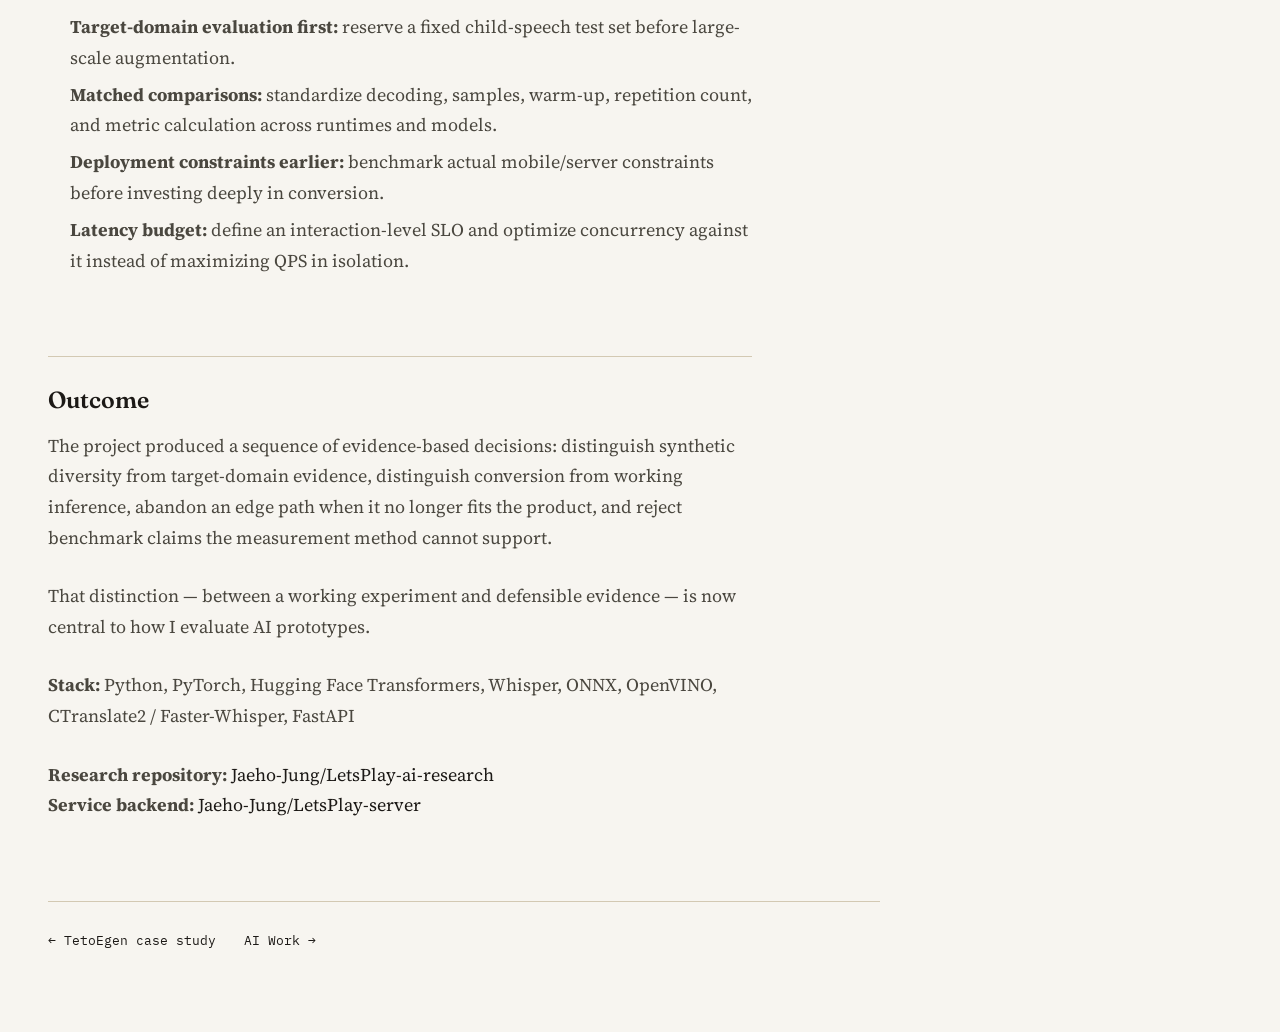
==== commit ef889212: "Tighten LetsPlay case study" ====
--- a/case-studies/infant-speech-asr.html
+++ b/case-studies/infant-speech-asr.html
@@ -35,42 +35,32 @@
 
           <blockquote>
             <p>
-              A university–industry capstone project exploring real-time voice
-              interaction for young children. My AI work focused on a difficult
-              constraint: recognizing short Korean child utterances with scarce,
-              distribution-shifted data and then turning the result into a deployable system.
+              A university–industry capstone on real-time voice interaction for young
+              children. My AI work focused on recognizing short Korean child utterances
+              from scarce, distribution-shifted data — and deciding what the evidence
+              justified in a deployable system.
             </p>
           </blockquote>
 
           <p>
-            The objective was not simply to fine-tune a speech model. I needed to
-            determine whether the available data supported the recognition claim,
-            whether model improvements generalized beyond the training distribution,
-            and whether the resulting inference path made sense inside the product.
-          </p>
-
-          <h2>1. Expanding scarce data without confusing augmentation with generalization</h2>
-
-          <p>
-            The project began with roughly 200 recorded utterances. Child speech is
-            unusually difficult for general-purpose ASR because articulation, pitch,
-            duration, and pronunciation can differ substantially from adult speech.
-          </p>
-
-          <p>I built and evaluated an augmentation pipeline using:</p>
-          <ul>
-            <li>spectrogram augmentation and swapping,</li>
-            <li>frequency-domain filtering,</li>
-            <li>background-noise mixing at controlled SNRs,</li>
-            <li>reverberation,</li>
-            <li>speed perturbation.</li>
-          </ul>
-
-          <p>
-            This expanded the experimental dataset from approximately 200 to 4,200 files.
-            Fine-tuning Whisper-tiny on the constrained keyword dataset eventually produced
-            extremely strong in-distribution character-error results after regularization
-            and training changes.
+            The task was not just to fine-tune a model. I needed to separate training-set
+            progress from target-domain evidence, test deployment paths, and measure the
+            system in ways that supported product decisions.
+          </p>
+
+          <h2>1. Augmentation was not evidence of generalization</h2>
+
+          <p>
+            The project began with roughly 200 recorded utterances. I expanded the dataset
+            to about 4,200 files using spectrogram augmentation, frequency filtering,
+            controlled-SNR noise mixing, reverberation, and speed perturbation.
+          </p>
+
+          <p>
+            Whisper-tiny eventually produced extremely strong in-distribution character-error
+            results on the constrained keyword task. But most added samples were transformations
+            of a limited source distribution, so that metric answered a narrower question than
+            performance on real child speech.
           </p>
 
           <figure class="evidence-figure">
@@ -79,36 +69,24 @@
               alt="Diagram showing roughly 200 original utterances expanded to about 4200 augmented files while separating in-distribution performance from real child-speech generalization"
             />
             <figcaption>
-              <strong>Figure 1 · Evidence boundary for augmentation.</strong> The file count increased about 21×, but most new samples were transformations of a limited source distribution. Strong performance on that dataset therefore answered a narrower question than real child-speech generalization.
+              <strong>Figure 1 · Evidence boundary for augmentation.</strong> The file count increased about 21×, but synthetic diversity did not replace target-domain evaluation.
             </figcaption>
           </figure>
 
-          <p>
-            I did not interpret that as proof that the system understood real child speech.
-            With a very small keyword vocabulary and many samples derived from a limited
-            original distribution, a near-perfect metric can be stronger evidence of task
-            memorization than of target-domain generalization.
-          </p>
-
           <blockquote>
             <p>
-              The experiment forced a useful separation: “Can the model learn this
-              constrained dataset?” and “Does the evidence support the product claim on
-              real child speech?” are different questions.
+              “Can the model learn this constrained dataset?” and “Does the evidence support
+              the product claim on real child speech?” are different questions.
             </p>
           </blockquote>
 
-          <p>
-            That distinction shaped the later work: target-domain evaluation mattered more
-            than continuing to optimize a metric on the augmented training environment.
-          </p>
-
-          <h2>2. A successful model conversion was not a successful deployment</h2>
-
-          <p>
-            The original product direction favored on-device speech recognition. I tested
-            several conversion and runtime paths to see whether the model could be moved
-            into a mobile-friendly inference environment.
+          <h2>2. Conversion success was not deployment success</h2>
+
+          <p>
+            The original architecture favored on-device inference. ONNX→TFLite conversion
+            completed, but runtime inference emitted invalid repeated-character output.
+            OpenVINO INT8 conversion and CPU inference succeeded, showing that another edge
+            path was technically viable.
           </p>
 
           <figure class="evidence-figure">
@@ -117,73 +95,51 @@
               alt="Architecture decision diagram showing ONNX to TFLite conversion succeeding while runtime inference failed, OpenVINO CPU inference succeeding, and the product pivoting from edge to cloud GPU inference"
             />
             <figcaption>
-              <strong>Figure 2 · Edge → Cloud pivot.</strong> ONNX→TFLite artifact conversion completed, but runtime output was invalid. OpenVINO provided a technically viable CPU path, yet product deadline and recognition-quality constraints made continued edge work the wrong optimization target.
+              <strong>Figure 2 · Edge → Cloud pivot.</strong> Artifact conversion was not enough; runtime behavior, deadline, and recognition constraints determined the architecture.
             </figcaption>
           </figure>
 
           <p>
-            I did not claim a confirmed root cause for the TFLite failure. Operator support
-            and dynamic-tensor handling were plausible contributors, but the evidence was
-            insufficient to isolate a single cause.
-          </p>
-
-          <p>
-            More importantly, the engineering decision changed. The relevant question was
-            no longer “Can I eventually force this model onto the device?” but “Is continuing
-            to invest in edge deployment rational under the project deadline and recognition
-            constraints?”
-          </p>
-
-          <p>
-            I pivoted the architecture from edge inference to server-side GPU inference.
-            The technical preference did not get to overrule the product constraint.
-          </p>
-
-          <h2>3. Rejecting benchmark claims that the measurement method could not support</h2>
-
-          <p>
-            After the capstone, I continued the project with production-oriented inference
-            experiments across PyTorch, ONNX Runtime, dynamic INT8 quantization,
-            <code>torch.compile</code>, and Faster-Whisper / CTranslate2.
-          </p>
-
-          <p>
-            One CPU experiment produced a counter-intuitive result: under the recorded
-            Colab CPU and implementation conditions, dynamic INT8 inference was slower than
-            direct FP32 inference. I kept that conclusion local to the measured setup rather
-            than generalizing it into “INT8 is bad for Whisper.”
-          </p>
-
-          <p>
-            A second measurement problem was more instructive. An early Faster-Whisper
-            memory figure appeared dramatically smaller than the PyTorch result. But it had
-            been collected with <code>torch.cuda.memory_allocated()</code>. CTranslate2 allocates
-            CUDA memory outside PyTorch's allocator, so that number could not support a
-            cross-engine VRAM comparison.
-          </p>
-
-          <p>
-            I removed the resulting “98% memory reduction” claim and marked the measurement
-            for re-testing with process-level instrumentation such as NVML or
-            <code>nvidia-smi</code>. I applied the same rule to latency: measurements with
-            different warm-up procedures, generation paths, or timing scopes were not
-            presented as a single controlled benchmark.
-          </p>
-
-          <blockquote>
-            <p>
-              The goal was not to produce the fastest-looking chart. It was to keep the
-              boundary between what the experiment showed and what I wanted it to show.
-            </p>
-          </blockquote>
-
-          <h2>4. Throughput was not the same as a responsive voice product</h2>
-
-          <p>
-            I also compared request-processing strategies for a CTranslate2-based inference
-            service. In one recorded experiment, increasing worker concurrency improved
-            throughput from roughly 5.28 to 6.62 requests per second, but P95 latency rose
-            from roughly 0.26 seconds in the sequential baseline to about 7.39 seconds.
+            I did not claim a confirmed root cause for the TFLite failure; operator support
+            and dynamic-tensor handling remained hypotheses. The product decision was clearer:
+            further edge work was not the best use of the remaining schedule, so I moved
+            inference to a server-side GPU.
+          </p>
+
+          <h2>3. Benchmark claims had to match the measurement method</h2>
+
+          <p>
+            I later compared PyTorch, ONNX Runtime, dynamic INT8 quantization,
+            <code>torch.compile</code>, and Faster-Whisper / CTranslate2 under production-oriented
+            experiments.
+          </p>
+
+          <p>
+            In one recorded Colab CPU setup, dynamic INT8 was slower than direct FP32. I kept
+            that conclusion local to the measured implementation rather than turning it into
+            a general claim about Whisper quantization.
+          </p>
+
+          <p>
+            A more important error came from memory measurement. An early Faster-Whisper result
+            appeared dramatically smaller than PyTorch because it used
+            <code>torch.cuda.memory_allocated()</code>. CTranslate2 allocates CUDA memory outside
+            PyTorch's allocator, so the comparison was invalid.
+          </p>
+
+          <p>
+            I removed the resulting “98% memory reduction” claim and marked it for re-testing
+            with process-level instrumentation such as NVML or <code>nvidia-smi</code>. I applied
+            the same discipline to latency: measurements with different warm-up, decoding, or
+            timing scopes were not presented as one controlled benchmark.
+          </p>
+
+          <h2>4. Throughput was not responsiveness</h2>
+
+          <p>
+            In one CTranslate2 service experiment, increasing worker concurrency raised
+            throughput from about 5.28 to 6.62 requests per second, while P95 latency rose
+            from 0.259s to 7.394s.
           </p>
 
           <figure class="evidence-figure">
@@ -192,58 +148,42 @@
               alt="Bar comparison of throughput and P95 latency for sequential baseline, CTranslate2 workers, async queue, and micro-batch request processing"
             />
             <figcaption>
-              <strong>Figure 3 · Throughput vs tail latency.</strong> In this recorded 50-request experiment, the worker configuration raised QPS by about 25% but increased P95 latency from 0.259s to 7.394s. The figure is a decision artifact for this implementation, not a universal CTranslate2 benchmark.
+              <strong>Figure 3 · Throughput vs tail latency.</strong> In this recorded 50-request experiment, worker concurrency improved QPS by about 25% but produced unacceptable tail latency for an interactive voice product. This is a decision artifact for this implementation, not a universal CTranslate2 benchmark.
             </figcaption>
           </figure>
 
           <p>
-            The absolute numbers came from a specific experimental implementation and are
-            not universal performance claims. What mattered was the decision signal: the
-            configuration with the highest throughput had unacceptable tail latency for an
-            interactive voice experience.
-          </p>
-
-          <p>
-            Optimizing the easiest server metric would have made the user-facing system worse.
+            Maximizing the easiest server metric would have made the user-facing interaction worse.
           </p>
 
           <h2>What I would evaluate differently now</h2>
 
-          <p>
-            The repository is also a record of where the experimental design could have been
-            stronger. If I reran the project today, I would change several things early.
-          </p>
-
           <ul>
             <li>
-              <strong>Target-domain evaluation first:</strong> reserve a fixed child-speech
-              test set before large-scale augmentation so that every model decision is tied
-              to the real deployment distribution.
-            </li>
-            <li>
-              <strong>Matched model comparisons:</strong> standardize decoding, audio samples,
-              warm-up, repetition count, and metric calculation before comparing runtimes or
-              model families.
-            </li>
-            <li>
-              <strong>Deployment constraints earlier:</strong> benchmark the actual mobile and
-              server constraints before investing deeply in a conversion path.
-            </li>
-            <li>
-              <strong>User-facing latency budget:</strong> define an interaction-level latency
-              SLO and optimize concurrency against that constraint rather than maximizing QPS
-              in isolation.
+              <strong>Target-domain evaluation first:</strong> reserve a fixed child-speech test
+              set before large-scale augmentation.
+            </li>
+            <li>
+              <strong>Matched comparisons:</strong> standardize decoding, samples, warm-up,
+              repetition count, and metric calculation across runtimes and models.
+            </li>
+            <li>
+              <strong>Deployment constraints earlier:</strong> benchmark actual mobile/server
+              constraints before investing deeply in conversion.
+            </li>
+            <li>
+              <strong>Latency budget:</strong> define an interaction-level SLO and optimize
+              concurrency against it instead of maximizing QPS in isolation.
             </li>
           </ul>
 
           <h2>Outcome</h2>
 
           <p>
-            The research produced more than a fine-tuned speech model. It produced a sequence
-            of evidence-based architectural decisions: distinguish synthetic diversity from
-            target-domain evidence, distinguish conversion from working inference, abandon an
-            edge architecture when it no longer fits the product, and reject performance claims
-            when the measurement method cannot support them.
+            The project produced a sequence of evidence-based decisions: distinguish synthetic
+            diversity from target-domain evidence, distinguish conversion from working inference,
+            abandon an edge path when it no longer fits the product, and reject benchmark claims
+            the measurement method cannot support.
           </p>
 
           <p>
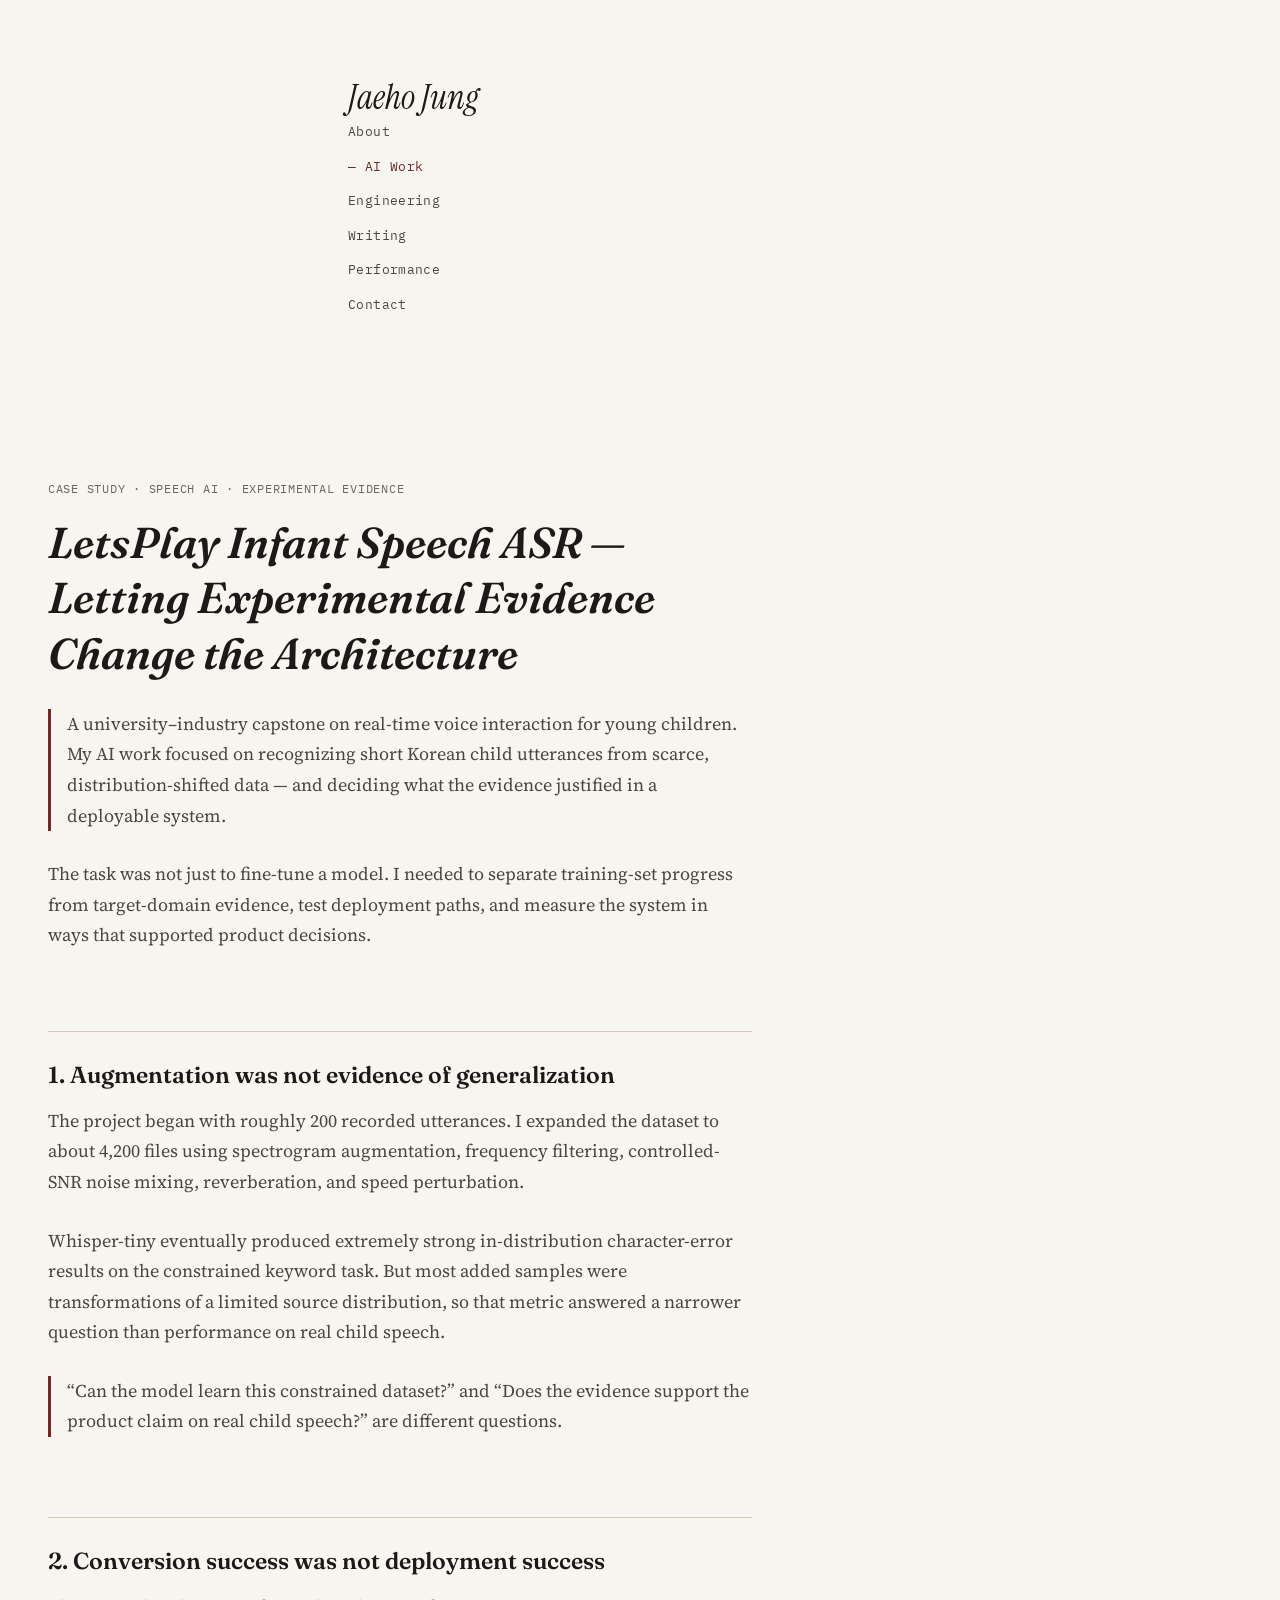
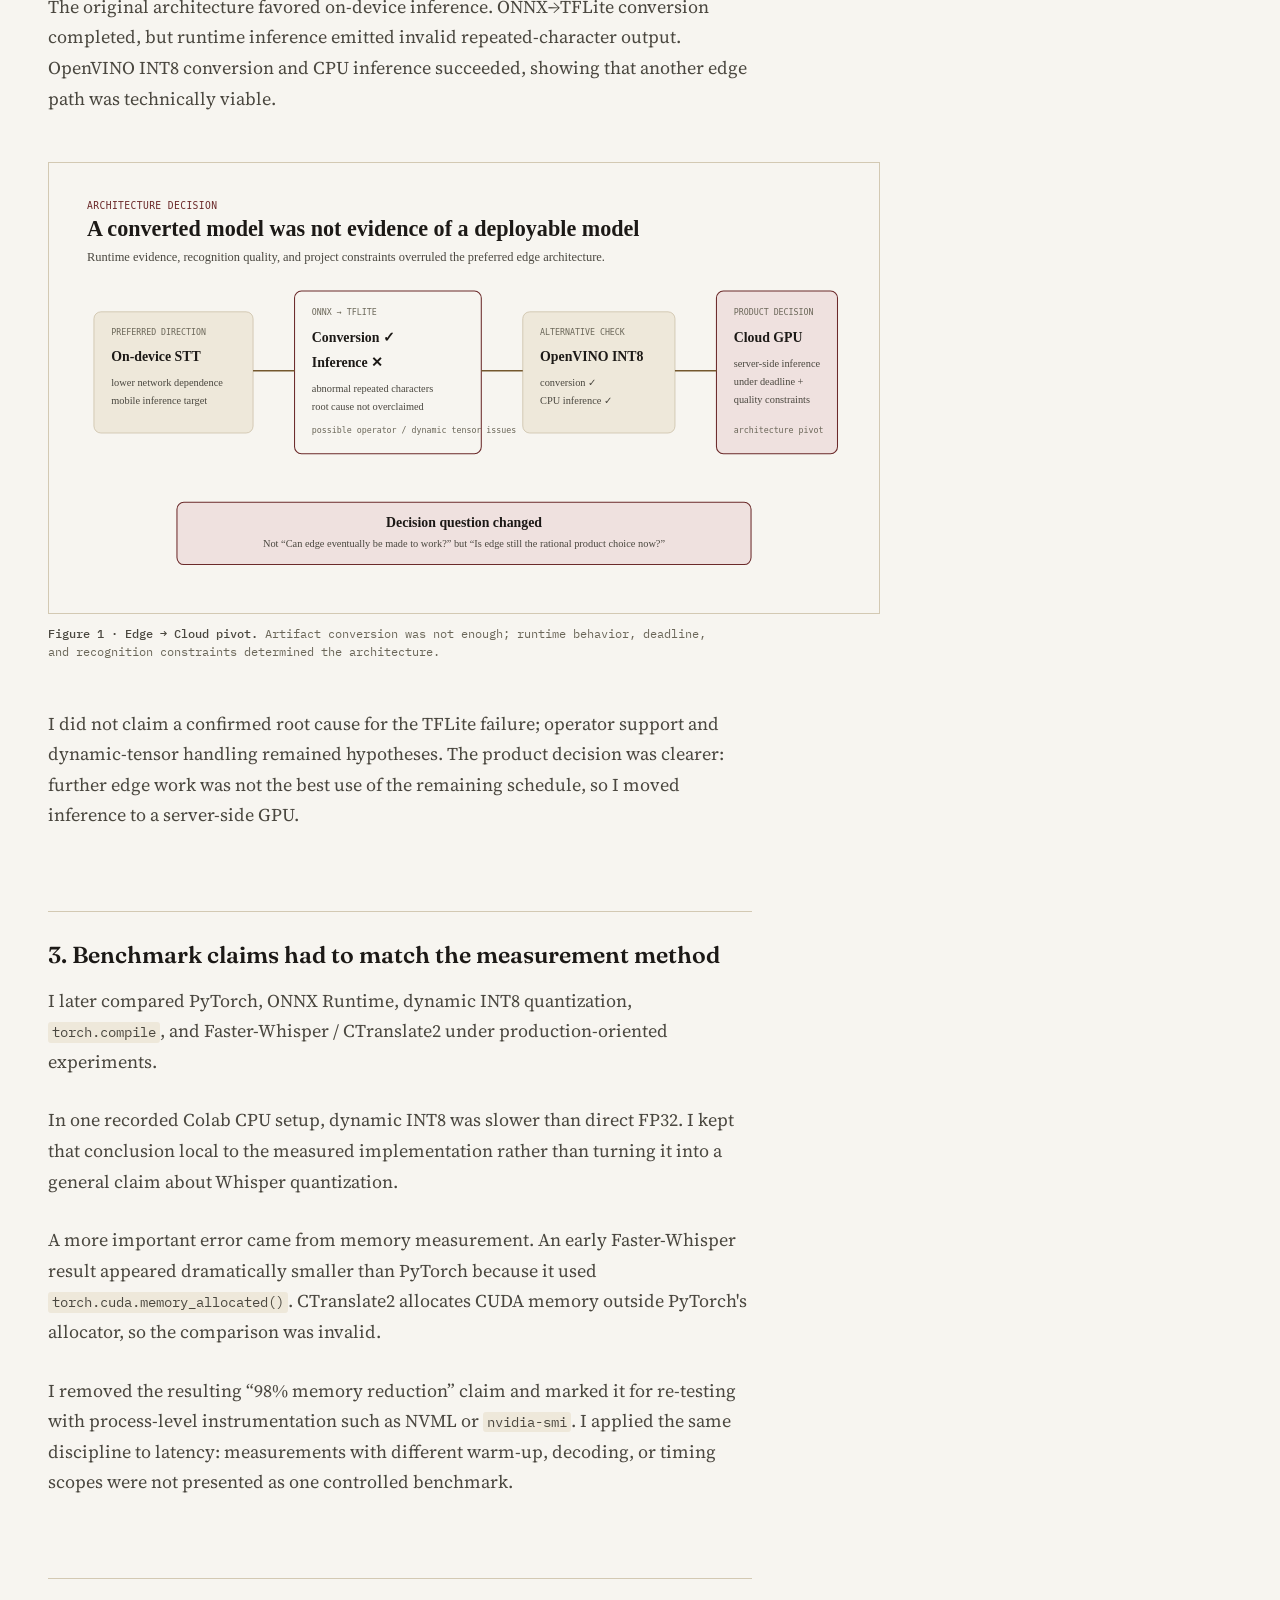
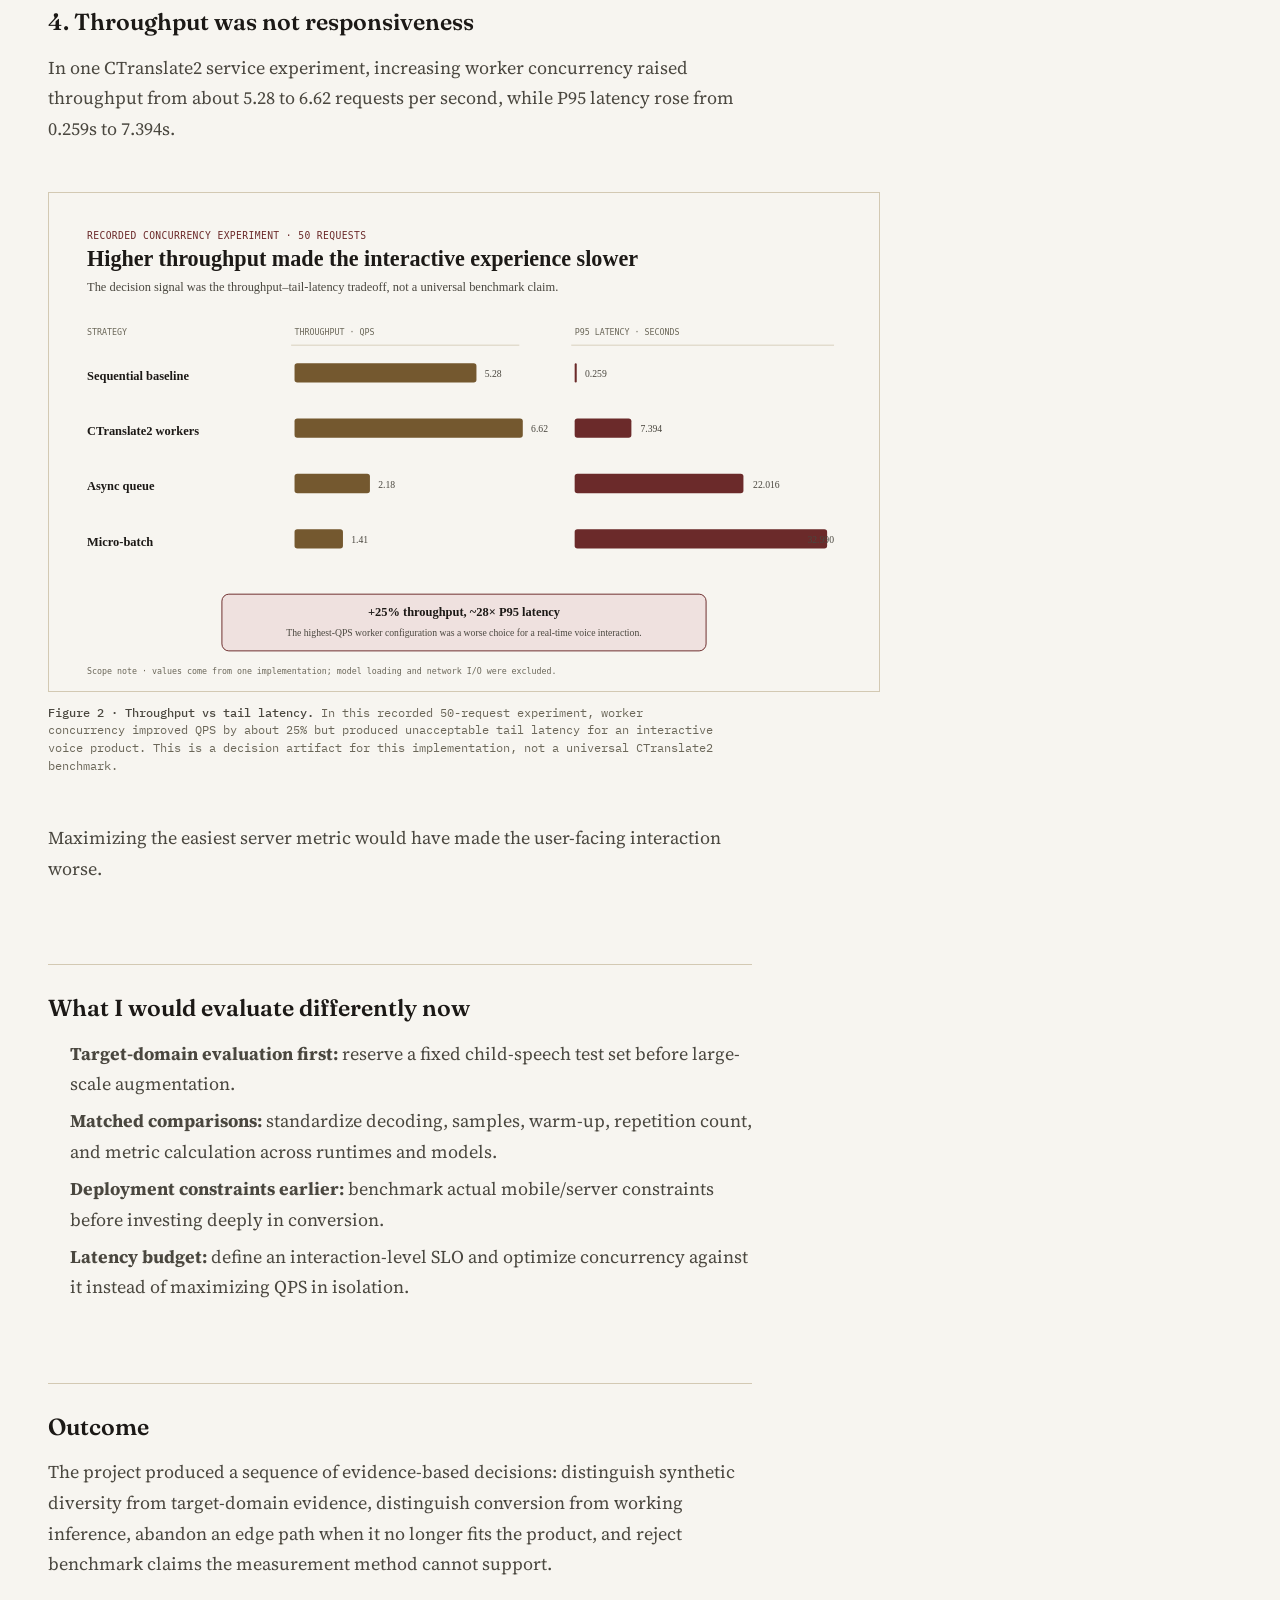
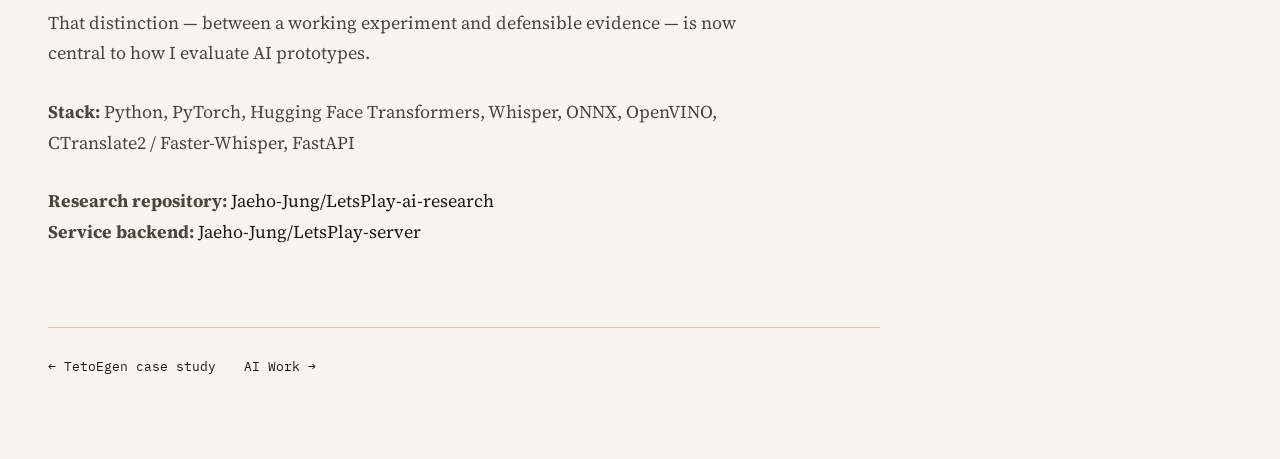
==== commit 81e0613b: "Prune redundant LetsPlay evidence figure" ====
--- a/case-studies/infant-speech-asr.html
+++ b/case-studies/infant-speech-asr.html
@@ -63,16 +63,6 @@
             performance on real child speech.
           </p>
 
-          <figure class="evidence-figure">
-            <img
-              src="../img/case-studies/letsplay-data-evidence.svg"
-              alt="Diagram showing roughly 200 original utterances expanded to about 4200 augmented files while separating in-distribution performance from real child-speech generalization"
-            />
-            <figcaption>
-              <strong>Figure 1 · Evidence boundary for augmentation.</strong> The file count increased about 21×, but synthetic diversity did not replace target-domain evaluation.
-            </figcaption>
-          </figure>
-
           <blockquote>
             <p>
               “Can the model learn this constrained dataset?” and “Does the evidence support
@@ -95,7 +85,7 @@
               alt="Architecture decision diagram showing ONNX to TFLite conversion succeeding while runtime inference failed, OpenVINO CPU inference succeeding, and the product pivoting from edge to cloud GPU inference"
             />
             <figcaption>
-              <strong>Figure 2 · Edge → Cloud pivot.</strong> Artifact conversion was not enough; runtime behavior, deadline, and recognition constraints determined the architecture.
+              <strong>Figure 1 · Edge → Cloud pivot.</strong> Artifact conversion was not enough; runtime behavior, deadline, and recognition constraints determined the architecture.
             </figcaption>
           </figure>
 
@@ -148,7 +138,7 @@
               alt="Bar comparison of throughput and P95 latency for sequential baseline, CTranslate2 workers, async queue, and micro-batch request processing"
             />
             <figcaption>
-              <strong>Figure 3 · Throughput vs tail latency.</strong> In this recorded 50-request experiment, worker concurrency improved QPS by about 25% but produced unacceptable tail latency for an interactive voice product. This is a decision artifact for this implementation, not a universal CTranslate2 benchmark.
+              <strong>Figure 2 · Throughput vs tail latency.</strong> In this recorded 50-request experiment, worker concurrency improved QPS by about 25% but produced unacceptable tail latency for an interactive voice product. This is a decision artifact for this implementation, not a universal CTranslate2 benchmark.
             </figcaption>
           </figure>
 
